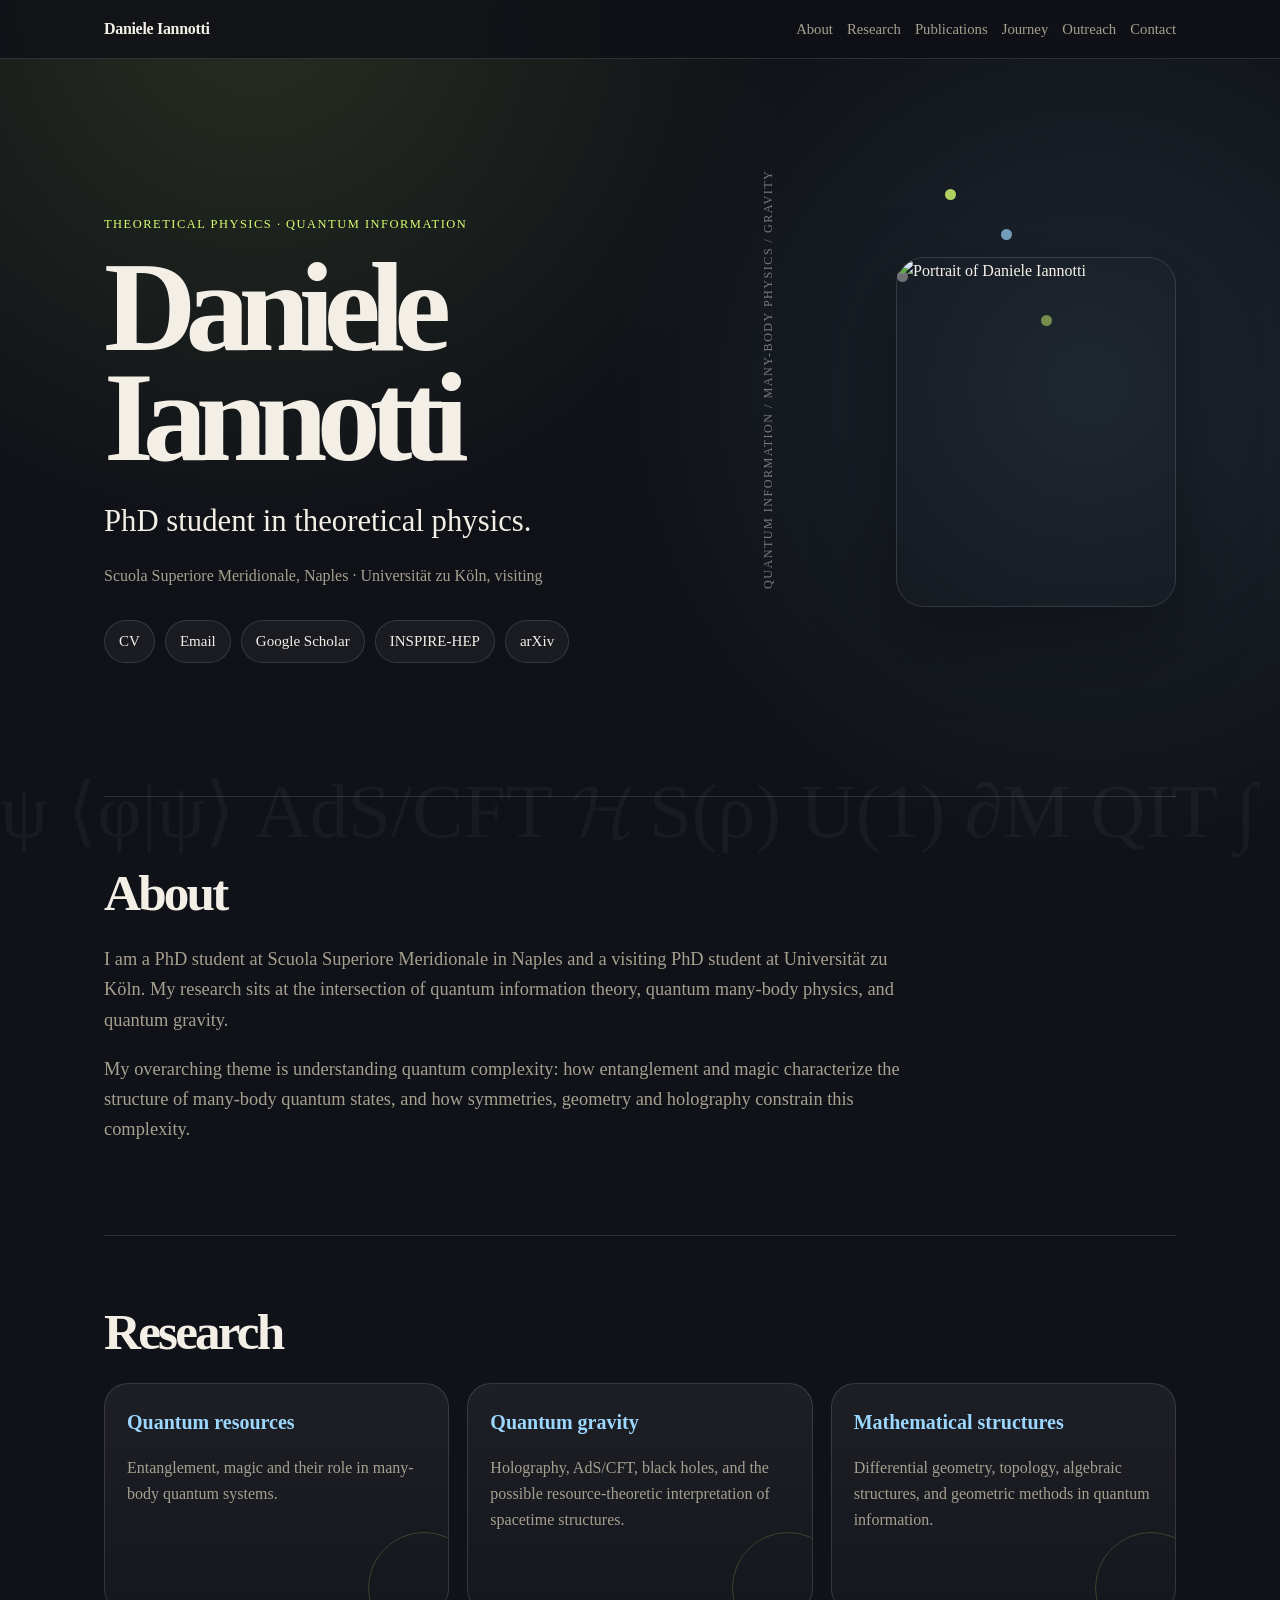
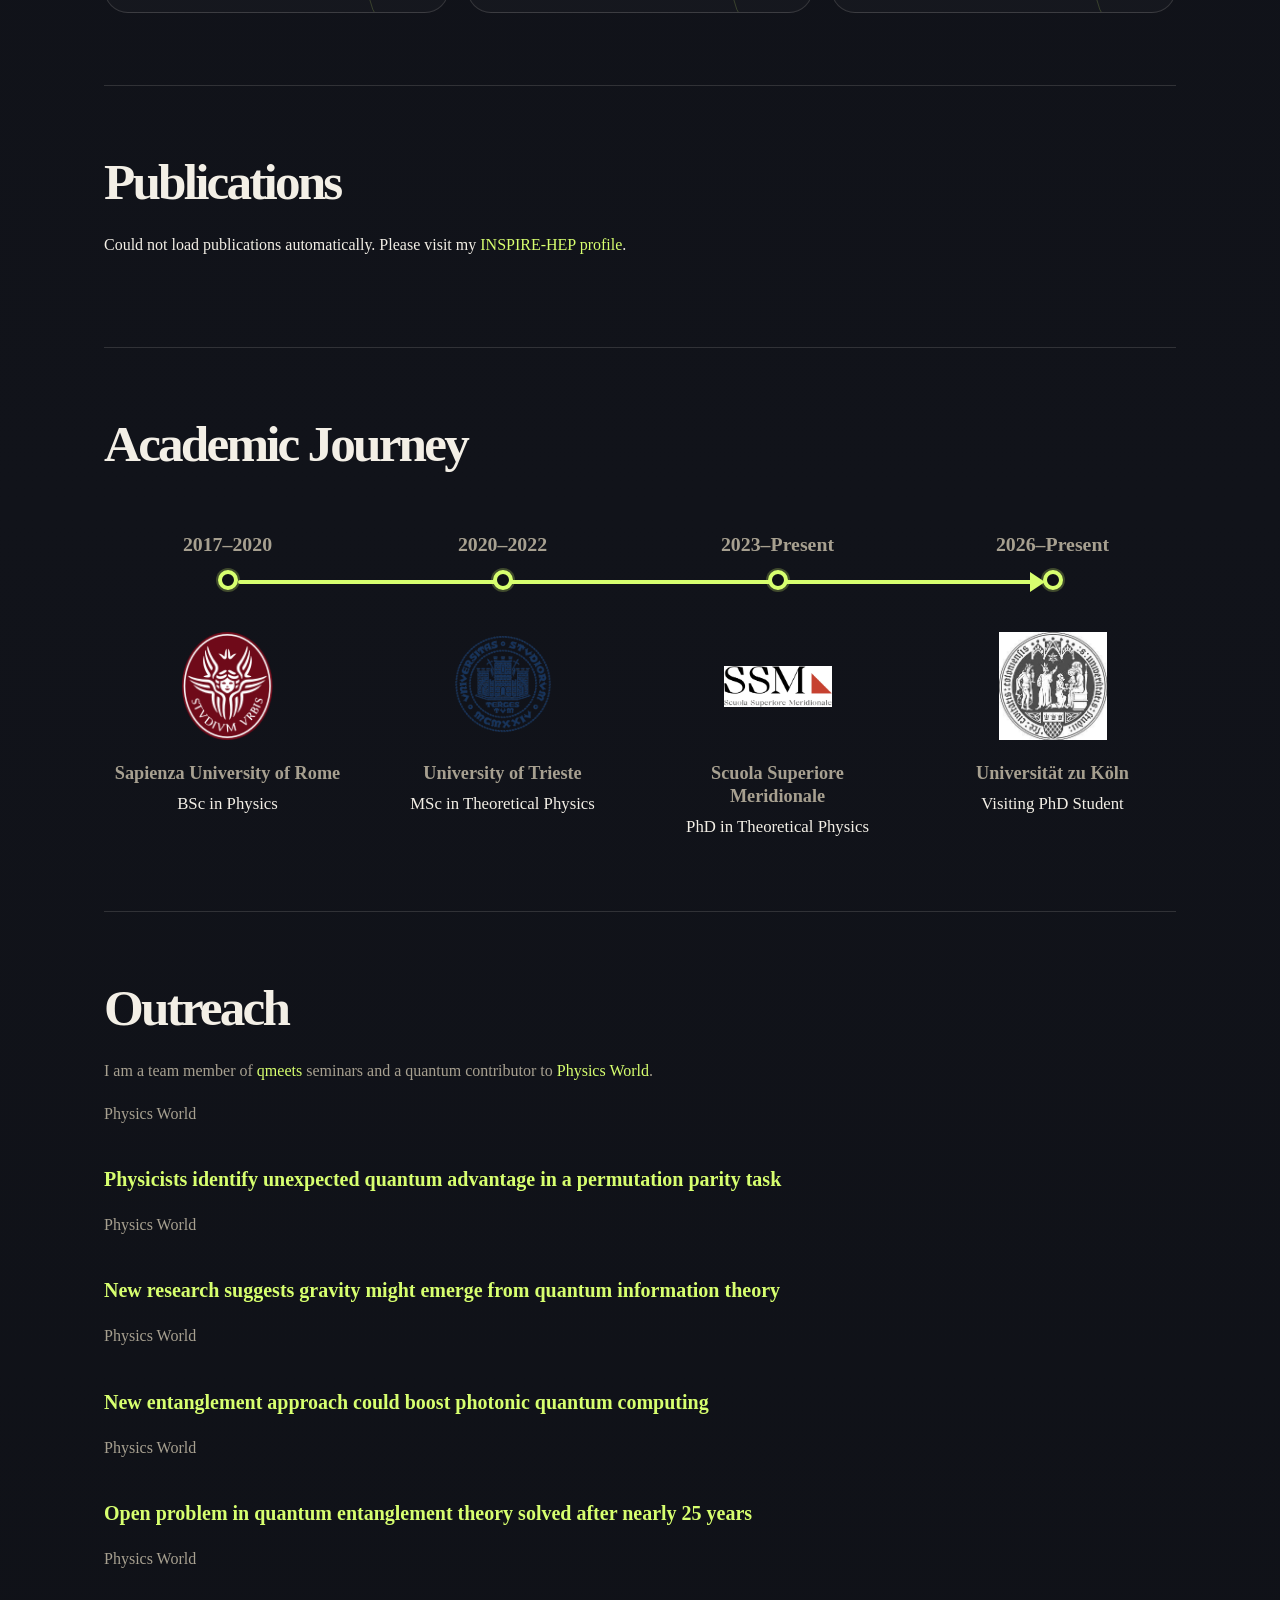
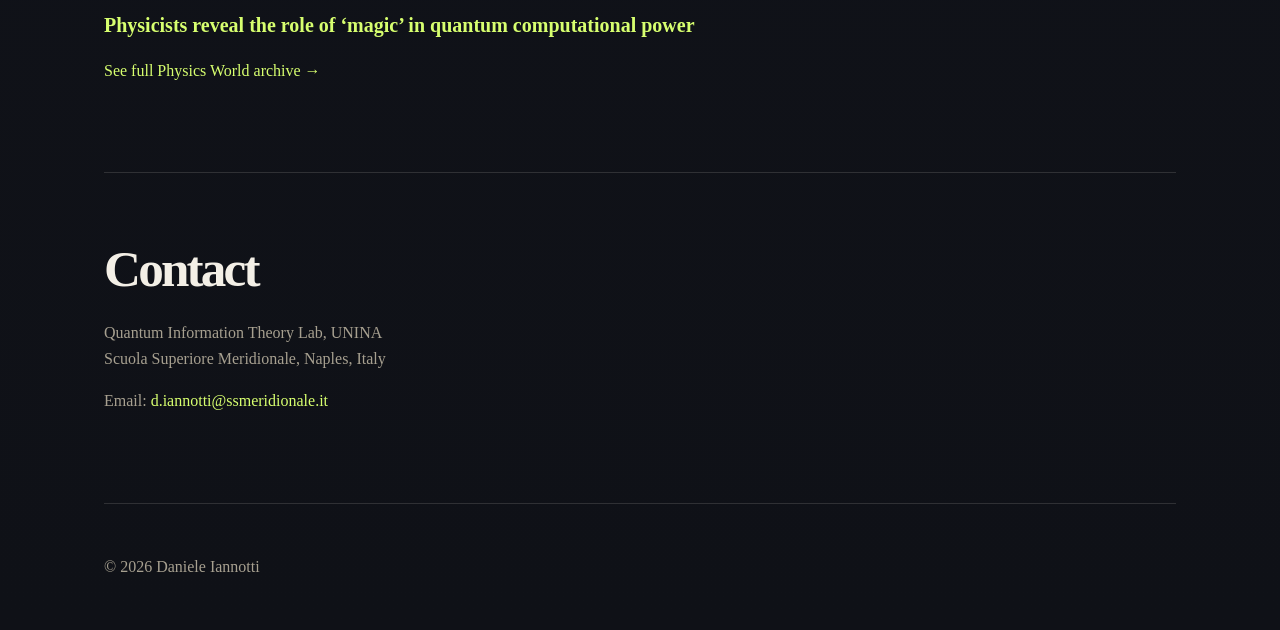
==== index.html @ 290be5b8 "Update index.html" ====
<!DOCTYPE html>
<html lang="en">
<head>
  <meta charset="UTF-8">
  <meta name="viewport" content="width=device-width, initial-scale=1.0">

  <title>Daniele Iannotti | Theoretical Physics</title>

  <meta name="description" content="Daniele Iannotti is a PhD student in theoretical physics working on quantum information, quantum many-body physics, and quantum gravity.">

  <link rel="stylesheet" href="style.css">
</head>

<body>

  <header>
    <nav>
      <a href="#home" class="name">Daniele Iannotti</a>

      <div class="links">
        <a href="#about">About</a>
        <a href="#research">Research</a>
        <a href="#publications">Publications</a>
        <a href="#journey">Journey</a>
        <a href="#outreach">Outreach</a>
        <a href="#contact">Contact</a>
      </div>
    </nav>
  </header>

  <main id="home">

    <section class="hero">
      <div class="hero-text">
        <p class="label">Theoretical Physics · Quantum Information</p>

        <h1>Daniele Iannotti</h1>

        <p class="subtitle">
          PhD student in theoretical physics.
        </p>

        <p>
          Scuola Superiore Meridionale, Naples · Universität zu Köln, visiting
        </p>

        <div class="buttons">
          <a href="assets/cv.pdf">CV</a>
          <a href="mailto:d.iannotti@ssmeridionale.it">Email</a>
          <a href="https://scholar.google.com/citations?user=SbR9_rMAAAAJ&hl=en">Google Scholar</a>
          <a href="https://inspirehep.net/authors/2680286?ui-citation-summary=true">INSPIRE-HEP</a>
          <a href="https://arxiv.org/search/quant-ph?searchtype=author&query=Iannotti,+D">arXiv</a>
        </div>
      </div>

      <div class="hero-photo">
        <img src="assets/profile.jpeg" alt="Portrait of Daniele Iannotti">
      </div>
    </section>

    <section id="about">
      <h2>About</h2>

      <p>
        I am a PhD student at Scuola Superiore Meridionale in Naples and a
        visiting PhD student at Universität zu Köln. My research sits at the
        intersection of quantum information theory, quantum many-body physics,
        and quantum gravity.
      </p>

      <p>
        My overarching theme is understanding quantum complexity: how
        entanglement and magic characterize the structure of many-body
        quantum states, and how symmetries, geometry and holography constrain this complexity.
      </p>
    </section>

    <section id="research">
      <h2>Research</h2>

      <div class="cards">
        <article>
          <h3>Quantum resources</h3>
          <p>
            Entanglement, magic and their role in many-body quantum systems.
          </p>
        </article>

        <article>
          <h3>Quantum gravity</h3>
          <p>
            Holography, AdS/CFT, black holes, and the possible resource-theoretic
            interpretation of spacetime structures.
          </p>
        </article>

        <article>
          <h3>Mathematical structures</h3>
          <p>
            Differential geometry, topology, algebraic structures, and geometric
            methods in quantum information.
          </p>
        </article>
      </div>
    </section>

    <section id="publications">
      <h2>Publications</h2>

      <div id="publications-list">
        <p>Loading publications...</p>
      </div>
    </section>

    <section id="journey" class="aj-section">
      <h2>Academic Journey</h2>

      <div class="aj-track">

        <article class="aj-item">
          <div class="aj-years">2017–2020</div>
          <div class="aj-dot"></div>

          <div class="aj-logo">
            <img src="assets/sapienza.png" alt="Sapienza University of Rome logo">
          </div>

          <h3>Sapienza University of Rome</h3>
          <p>BSc in Physics</p>
        </article>

        <article class="aj-item">
          <div class="aj-years">2020–2022</div>
          <div class="aj-dot"></div>

          <div class="aj-logo">
            <img src="assets/trieste.png" alt="University of Trieste logo">
          </div>

          <h3>University of Trieste</h3>
          <p>MSc in Theoretical Physics</p>
        </article>

        <article class="aj-item">
          <div class="aj-years">2023–Present</div>
          <div class="aj-dot"></div>

          <div class="aj-logo">
            <img src="assets/ssm.png" alt="Scuola Superiore Meridionale logo">
          </div>

          <h3>Scuola Superiore Meridionale</h3>
          <p>PhD in Theoretical Physics</p>
        </article>

        <article class="aj-item">
          <div class="aj-years">2026–Present</div>
          <div class="aj-dot"></div>

          <div class="aj-logo">
            <img src="assets/cologne.png" alt="Universität zu Köln logo">
          </div>

          <h3>Universität zu Köln</h3>
          <p>Visiting PhD Student</p>
        </article>

      </div>
    </section>

    <section id="outreach">
  <h2>Outreach</h2>

  <p>
    I am a team member of <a href="https://qmeets.eu/">qmeets</a> seminars and a
    quantum contributor to <a href="https://physicsworld.com/author/daniele-iannotti/">Physics World</a>.
  </p>

  <div class="outreach-list">
    <article class="outreach-item">
      <p class="outreach-type">Physics World</p>
      <h3>
        <a href="https://physicsworld.com/a/physicists-identify-unexpected-quantum-advantage-in-a-permutation-parity-task/">
          Physicists identify unexpected quantum advantage in a permutation parity task
        </a>
      </h3>
    </article>

    <article class="outreach-item">
      <p class="outreach-type">Physics World</p>
      <h3>
        <a href="https://physicsworld.com/a/new-research-suggests-gravity-might-emerge-from-quantum-information-theory/">
          New research suggests gravity might emerge from quantum information theory
        </a>
      </h3>
    </article>

    <article class="outreach-item">
      <p class="outreach-type">Physics World</p>
      <h3>
        <a href="https://physicsworld.com/a/new-entanglement-approach-could-boost-photonic-quantum-computing/">
          New entanglement approach could boost photonic quantum computing
        </a>
      </h3>
    </article>

    <article class="outreach-item">
      <p class="outreach-type">Physics World</p>
      <h3>
        <a href="https://physicsworld.com/a/open-problem-in-quantum-entanglement-theory-solved-after-nearly-25-years/">
          Open problem in quantum entanglement theory solved after nearly 25 years
        </a>
      </h3>
    </article>

    <article class="outreach-item">
      <p class="outreach-type">Physics World</p>
      <h3>
        <a href="https://physicsworld.com/a/physicists-reveal-the-role-of-magic-in-quantum-computational-power/">
          Physicists reveal the role of ‘magic’ in quantum computational power
        </a>
      </h3>
    </article>
  </div>

  <p class="outreach-more">
    <a href="https://physicsworld.com/author/daniele-iannotti/">See full Physics World archive →</a>
  </p>
</section>

    <section id="contact">
      <h2>Contact</h2>

      <p>
        Quantum Information Theory Lab, UNINA<br>
        Scuola Superiore Meridionale, Naples, Italy
      </p>

      <p>
        Email:
        <a href="mailto:d.iannotti@ssmeridionale.it">d.iannotti@ssmeridionale.it</a>
      </p>
    </section>

  </main>

  <footer>
    <p>© 2026 Daniele Iannotti</p>
  </footer>

  <script>
    async function loadPublications() {
      const list = document.getElementById("publications-list");

      try {
        const response = await fetch("publications.json");

        if (!response.ok) {
          throw new Error("Could not load publications.json");
        }

        const publications = await response.json();

        if (!publications || publications.length === 0) {
          list.innerHTML = "<p>No publications found.</p>";
          return;
        }

        list.innerHTML = "";

        publications.forEach((paper) => {
          const article = document.createElement("article");
          article.className = "publication";

          const links = [];

          if (paper.inspire) {
            links.push(`<a href="${paper.inspire}">INSPIRE</a>`);
          }

          if (paper.arxiv) {
            links.push(`<a href="${paper.arxiv}">arXiv</a>`);
          }

          if (paper.doi) {
            links.push(`<a href="${paper.doi}">DOI</a>`);
          }

          article.innerHTML = `
            <h4>${paper.title}</h4>
            <p>${paper.authors}</p>
            <p>${paper.year}${paper.journal ? " · " + paper.journal : ""}</p>
            <p>${links.join(" · ")}</p>
          `;

          list.appendChild(article);
        });
      } catch (error) {
        list.innerHTML = `
          <p>
            Could not load publications automatically. Please visit my
            <a href="https://inspirehep.net/authors/2680286?ui-citation-summary=true">INSPIRE-HEP profile</a>.
          </p>
        `;
      }
    }

    loadPublications();
  </script>

</body>
</html>
---- style.css ----
:root {
  --bg: #0f1117;
  --panel: #161923;
  --panel-soft: #1e2230;
  --text: #f3efe6;
  --muted: #a7a090;
  --line: rgba(243, 239, 230, 0.14);
  --accent: #d7ff6f;
  --accent-2: #9bd7ff;
  --max-width: 1120px;
}

* {
  box-sizing: border-box;
}

html {
  scroll-behavior: smooth;
}

body {
  margin: 0;
  font-family: Georgia, "Times New Roman", serif;
  background:
    radial-gradient(circle at 20% 0%, rgba(215, 255, 111, 0.12), transparent 34rem),
    radial-gradient(circle at 85% 10%, rgba(155, 215, 255, 0.11), transparent 30rem),
    linear-gradient(180deg, #0f1117 0%, #11131a 55%, #0f1117 100%);
  color: var(--text);
  line-height: 1.65;
}

body::before {
  content: "ψ   ⟨φ|ψ⟩   AdS/CFT   𝓗   S(ρ)   U(1)   ∂M   QIT   ∫";
  position: fixed;
  inset: auto 0 24px 0;
  color: rgba(243, 239, 230, 0.045);
  font-size: clamp(2rem, 6vw, 5rem);
  white-space: nowrap;
  z-index: -1;
  pointer-events: none;
}

a {
  color: var(--accent);
  text-decoration: none;
}

a:hover {
  text-decoration: underline;
}

header {
  position: sticky;
  top: 0;
  z-index: 10;
  background: rgba(15, 17, 23, 0.82);
  border-bottom: 1px solid var(--line);
  backdrop-filter: blur(14px);
}

nav {
  max-width: var(--max-width);
  margin: 0 auto;
  padding: 16px 24px;
  display: flex;
  justify-content: space-between;
  align-items: center;
  gap: 28px;
}

.name {
  color: var(--text);
  font-weight: 700;
  letter-spacing: -0.02em;
}

.links {
  display: flex;
  flex-wrap: wrap;
  gap: 14px;
  font-size: 0.92rem;
}

.links a {
  color: var(--muted);
}

.links a:hover {
  color: var(--text);
}

main {
  max-width: var(--max-width);
  margin: 0 auto;
  padding: 0 24px;
}

section {
  padding: 72px 0;
  border-bottom: 1px solid var(--line);
}

.hero {
  min-height: 82vh;
  padding: 96px 0 88px;
  display: grid;
  grid-template-columns: minmax(0, 1.5fr) 340px;
  gap: 64px;
  align-items: center;
  position: relative;
}

.hero::before {
  content: "";
  position: absolute;
  right: 220px;
  top: 130px;
  width: 11px;
  height: 11px;
  border-radius: 999px;
  background: var(--accent);
  box-shadow:
    56px 40px 0 rgba(155, 215, 255, 0.9),
    -48px 82px 0 rgba(243, 239, 230, 0.5),
    96px 126px 0 rgba(215, 255, 111, 0.6);
  opacity: 0.8;
}

.label {
  display: inline-block;
  color: var(--accent);
  text-transform: uppercase;
  letter-spacing: 0.12em;
  font-size: 0.78rem;
  margin-bottom: 18px;
}

h1 {
  font-size: clamp(4rem, 10vw, 8.6rem);
  line-height: 0.86;
  letter-spacing: -0.085em;
  margin: 0 0 28px;
  max-width: 820px;
}

h2 {
  font-size: clamp(2rem, 4vw, 3.8rem);
  line-height: 0.95;
  letter-spacing: -0.055em;
  margin: 0 0 26px;
}

h3 {
  font-size: 1.25rem;
  margin: 36px 0 16px;
}

h4 {
  font-size: 1.08rem;
  margin: 0 0 8px;
}

.subtitle {
  font-size: clamp(1.35rem, 2.4vw, 2.1rem);
  line-height: 1.18;
  max-width: 760px;
  color: var(--text);
  margin-bottom: 24px;
}

.hero-text > p:not(.label):not(.subtitle) {
  color: var(--muted);
  max-width: 660px;
}

.buttons {
  display: flex;
  flex-wrap: wrap;
  gap: 10px;
  margin-top: 30px;
}

.buttons a {
  color: var(--text);
  border: 1px solid var(--line);
  background: rgba(255, 255, 255, 0.045);
  padding: 8px 14px;
  border-radius: 999px;
  font-size: 0.94rem;
}

.buttons a:hover {
  background: var(--accent);
  color: #0f1117;
  text-decoration: none;
  border-color: var(--accent);
}

.hero-photo {
  position: relative;
}

.hero-photo::before {
  content: "quantum information / many-body physics / gravity";
  position: absolute;
  left: -58px;
  bottom: 18px;
  transform: rotate(-90deg);
  transform-origin: left bottom;
  color: rgba(243, 239, 230, 0.45);
  font-size: 0.76rem;
  letter-spacing: 0.12em;
  text-transform: uppercase;
  white-space: nowrap;
}

.hero-photo img {
  width: 100%;
  max-width: 280px;
  aspect-ratio: 4 / 5;
  object-fit: cover;
  border-radius: 28px;
  display: block;
  margin-left: auto;
  border: 1px solid var(--line);
  filter: grayscale(15%) contrast(1.03);
  box-shadow: 0 28px 80px rgba(0, 0, 0, 0.38);
}

section > p {
  max-width: 780px;
  color: var(--muted);
}

#about p {
  font-size: 1.15rem;
  max-width: 820px;
}

.cards {
  display: grid;
  grid-template-columns: repeat(3, 1fr);
  gap: 18px;
}

.cards article,
.publication {
  background:
    linear-gradient(180deg, rgba(255, 255, 255, 0.055), rgba(255, 255, 255, 0.025));
  border: 1px solid var(--line);
  border-radius: 24px;
  padding: 22px;
}

.cards article {
  min-height: 230px;
  position: relative;
  overflow: hidden;
}

.cards article::after {
  content: "";
  position: absolute;
  right: -32px;
  bottom: -32px;
  width: 110px;
  height: 110px;
  border-radius: 999px;
  border: 1px solid rgba(215, 255, 111, 0.18);
}

.cards article h3 {
  margin-top: 0;
  color: var(--accent-2);
}

.cards article p,
.publication p,
#outreach p,
#contact p {
  color: var(--muted);
}

.publication {
  margin-bottom: 16px;
  transition: transform 0.16s ease, border-color 0.16s ease, background 0.16s ease;
}

.publication:hover {
  transform: translateY(-2px);
  border-color: rgba(215, 255, 111, 0.38);
  background:
    linear-gradient(180deg, rgba(215, 255, 111, 0.075), rgba(255, 255, 255, 0.025));
}

.publication p {
  margin: 6px 0;
}

.publication h4 {
  color: var(--text);
}

/* Academic Journey */

.aj-section {
  display: block;
}

.aj-section h2 {
  margin-bottom: 60px;
}

.aj-track {
  position: relative;
  display: grid;
  grid-template-columns: repeat(4, 1fr);
  gap: 28px;
}

/* One clean continuous line */
.aj-track::before {
  content: "";
  position: absolute;
  top: 52px;
  left: 12.5%;
  right: 12.5%;
  height: 4px;
  background: var(--accent);
  border-radius: 999px;
  z-index: 0;
}

/* Arrow at the end of the line */
.aj-track::after {
  content: "";
  position: absolute;
  top: 44px;
  right: 12.2%;
  width: 0;
  height: 0;
  border-left: 15px solid var(--accent);
  border-top: 10px solid transparent;
  border-bottom: 10px solid transparent;
  z-index: 1;
}

.aj-item {
  position: relative;
  z-index: 2;
  text-align: center;
  min-width: 0;
}

.aj-years {
  height: 34px;
  margin-bottom: 8px;
  color: var(--muted);
  font-size: 1.24rem;
  font-weight: 700;
  white-space: nowrap;
}

.aj-dot {
  width: 20px;
  height: 20px;
  margin: 0 auto 42px;
  border-radius: 999px;
  background: var(--bg);
  border: 4px solid var(--accent);
  box-shadow: 0 0 0 2px rgba(215, 255, 111, 0.24);
}

.aj-logo {
  width: 108px;
  height: 108px;
  margin: 0 auto 22px;
  display: flex;
  align-items: center;
  justify-content: center;
}

.aj-logo img {
  width: 100%;
  height: 100%;
  object-fit: contain;
  filter: none;
  opacity: 1;
}

.aj-item h3 {
  max-width: 230px;
  margin: 0 auto 8px;
  color: var(--muted);
  font-size: 1.14rem;
  line-height: 1.25;
}

.aj-item p {
  max-width: 230px;
  margin: 0 auto;
  color: var(--text);
  font-size: 1.05rem;
  line-height: 1.35;
}

footer {
  max-width: var(--max-width);
  margin: 0 auto;
  padding: 34px 24px;
  color: var(--muted);
}

/* Mobile */

@media (max-width: 860px) {
  nav {
    align-items: flex-start;
    flex-direction: column;
  }

  .hero {
    min-height: auto;
    grid-template-columns: 1fr;
    gap: 40px;
    padding: 72px 0;
  }

  .hero::before {
    display: none;
  }

  .hero-photo::before {
    display: none;
  }

  .hero-photo img {
    margin-left: 0;
    max-width: 210px;
  }

  .cards {
    grid-template-columns: 1fr;
  }

  section {
    padding: 56px 0;
  }

  .aj-section h2 {
    margin-bottom: 32px;
  }

  .aj-track {
    grid-template-columns: 1fr;
    gap: 30px;
    padding-left: 28px;
  }

  .aj-track::before {
    top: 0;
    bottom: 0;
    left: 7px;
    right: auto;
    width: 4px;
    height: auto;
  }

  .aj-track::after {
    display: none;
  }

  .aj-item {
    display: grid;
    grid-template-columns: 74px minmax(0, 1fr);
    column-gap: 18px;
    text-align: left;
  }

  .aj-years {
    grid-column: 2;
    grid-row: 1;
    height: auto;
    margin: 0 0 6px;
    font-size: 0.95rem;
  }

  .aj-dot {
    position: absolute;
    left: -30px;
    top: 3px;
    width: 18px;
    height: 18px;
    margin: 0;
  }

  .aj-logo {
    grid-column: 1;
    grid-row: 1 / span 3;
    width: 62px;
    height: 62px;
    margin: 0;
  }

  .aj-item h3 {
    grid-column: 2;
    grid-row: 2;
    max-width: none;
    margin: 0 0 4px;
    font-size: 1rem;
  }

  .aj-item p {
    grid-column: 2;
    grid-row: 3;
    max-width: none;
    margin: 0;
    font-size: 0.98rem;
  }
}
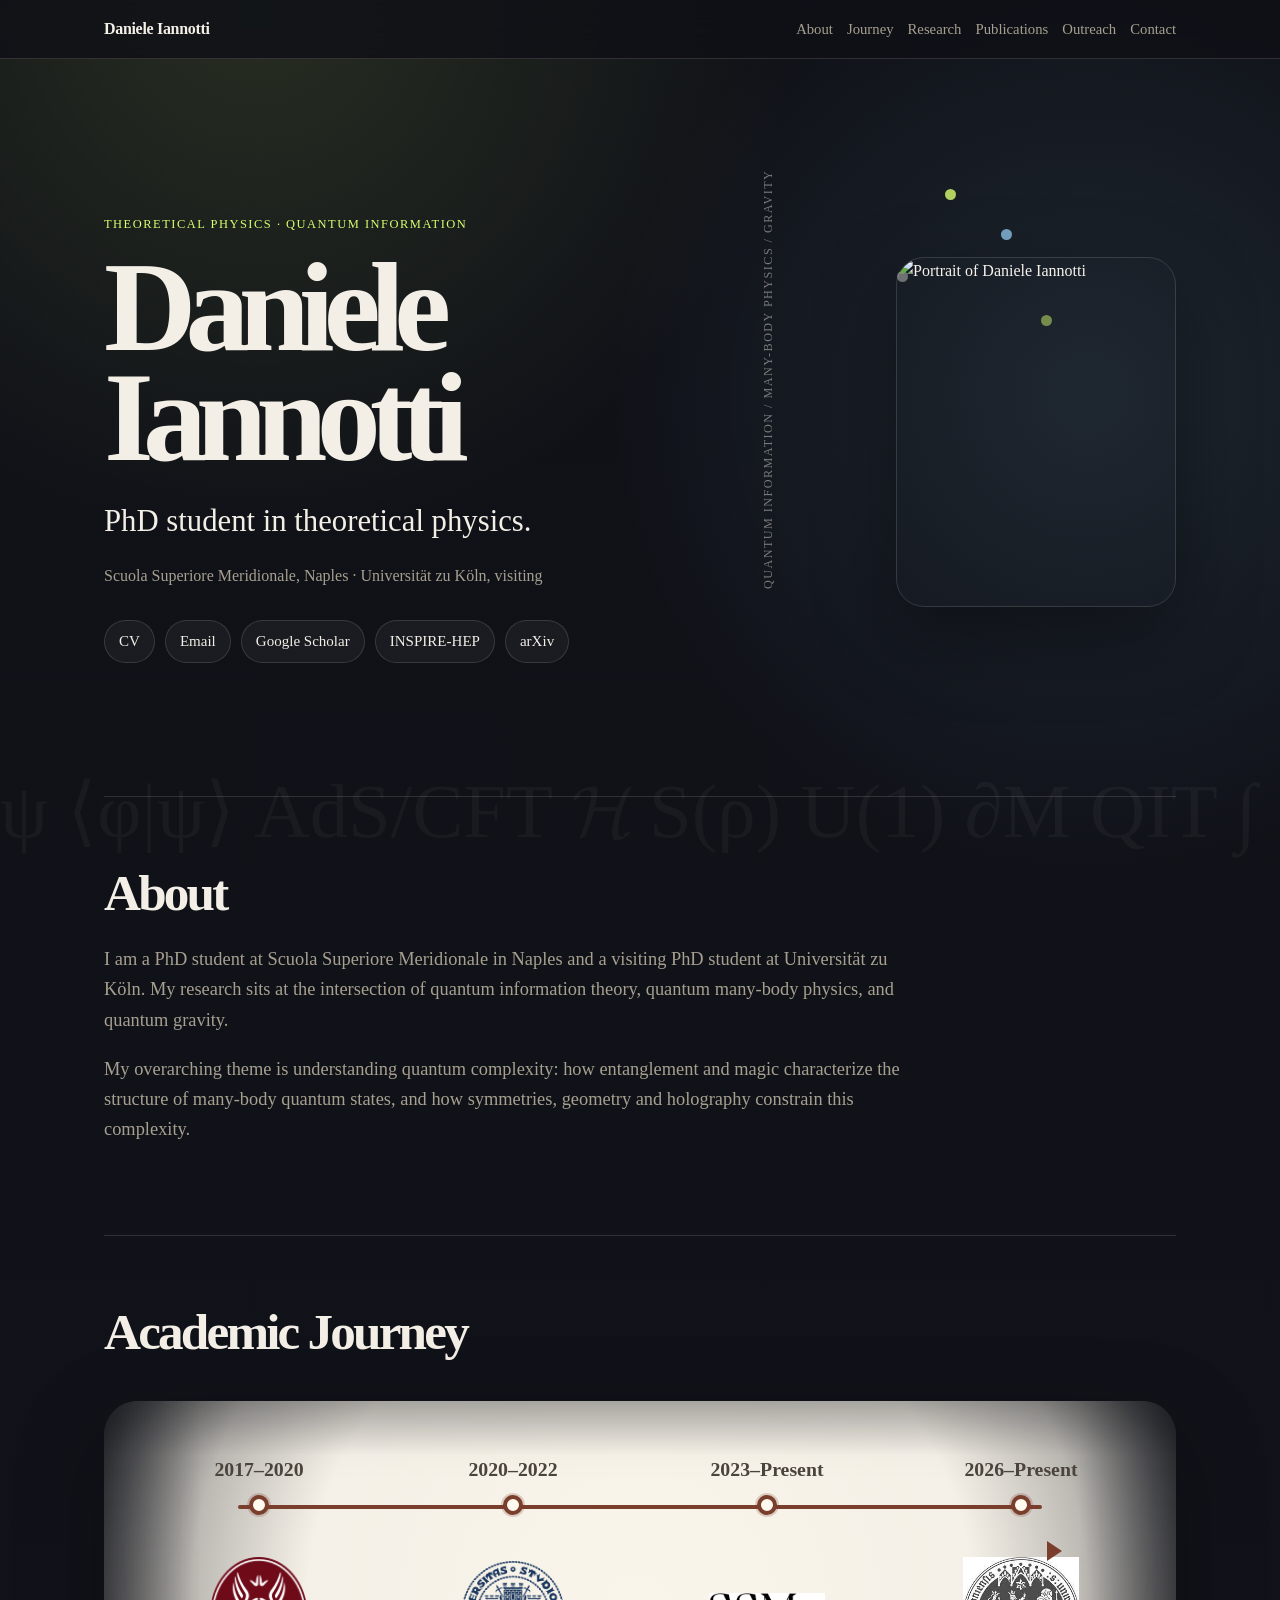
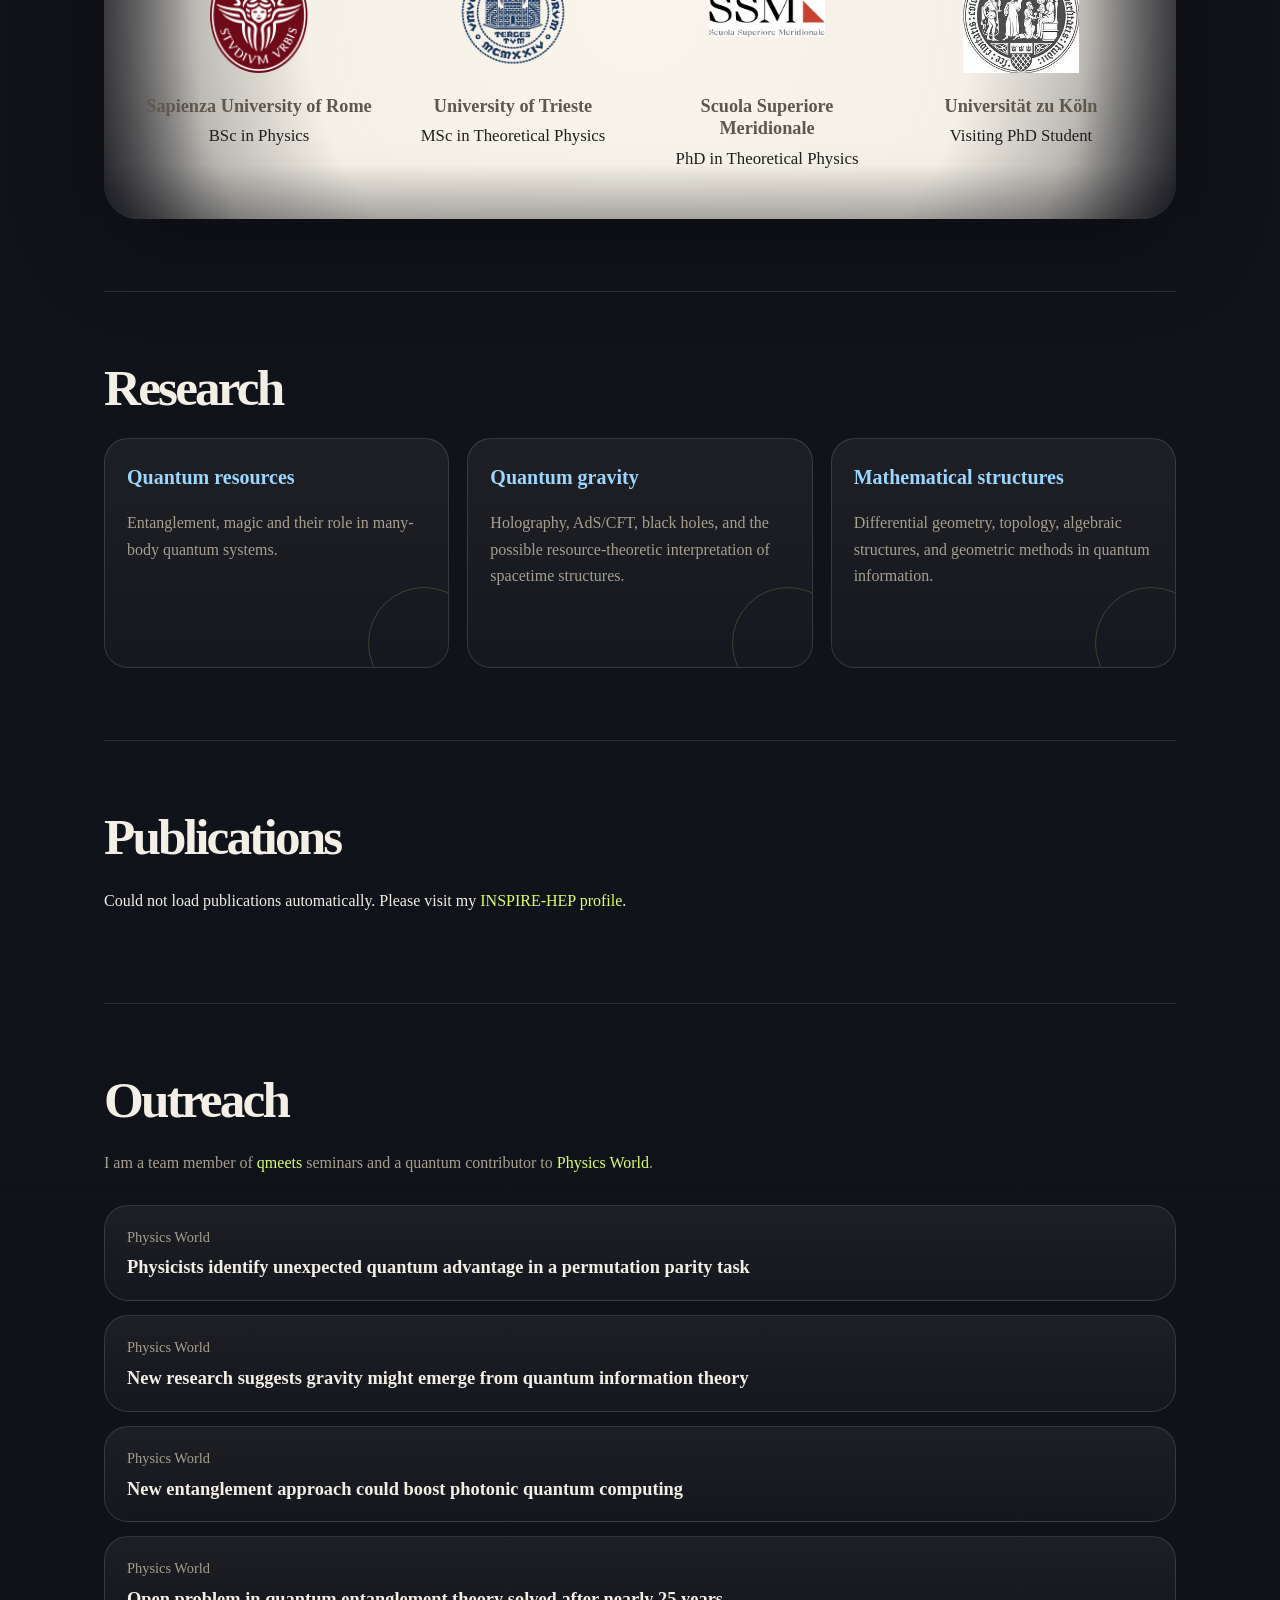
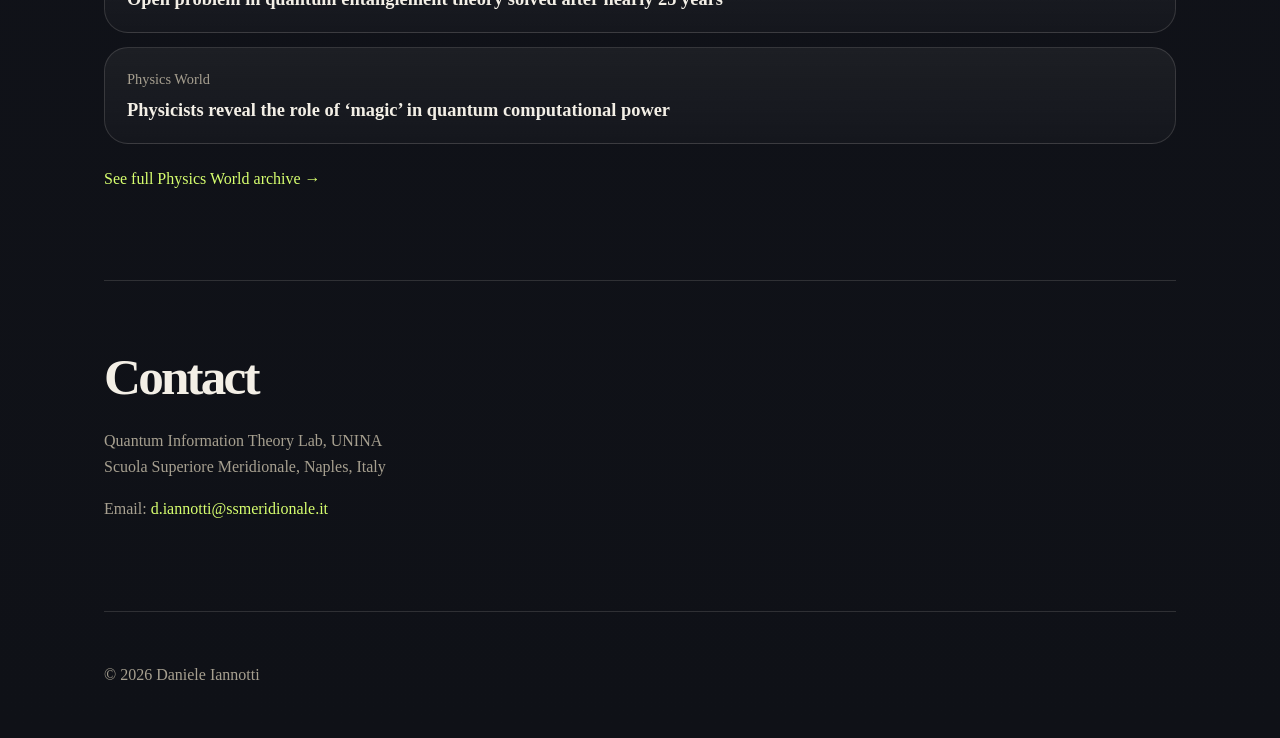
==== commit 6ebbf1a9: "Update index.html" ====
--- a/index.html
+++ b/index.html
@@ -19,9 +19,9 @@
 
       <div class="links">
         <a href="#about">About</a>
+        <a href="#journey">Journey</a>
         <a href="#research">Research</a>
         <a href="#publications">Publications</a>
-        <a href="#journey">Journey</a>
         <a href="#outreach">Outreach</a>
         <a href="#contact">Contact</a>
       </div>
@@ -75,6 +75,62 @@
       </p>
     </section>
 
+        <section id="journey" class="aj-section">
+      <h2>Academic Journey</h2>
+
+      <div class="aj-track">
+
+        <article class="aj-item">
+          <div class="aj-years">2017–2020</div>
+          <div class="aj-dot"></div>
+
+          <div class="aj-logo">
+            <img src="assets/sapienza.png" alt="Sapienza University of Rome logo">
+          </div>
+
+          <h3>Sapienza University of Rome</h3>
+          <p>BSc in Physics</p>
+        </article>
+
+        <article class="aj-item">
+          <div class="aj-years">2020–2022</div>
+          <div class="aj-dot"></div>
+
+          <div class="aj-logo">
+            <img src="assets/trieste.png" alt="University of Trieste logo">
+          </div>
+
+          <h3>University of Trieste</h3>
+          <p>MSc in Theoretical Physics</p>
+        </article>
+
+        <article class="aj-item">
+          <div class="aj-years">2023–Present</div>
+          <div class="aj-dot"></div>
+
+          <div class="aj-logo">
+            <img src="assets/ssm.png" alt="Scuola Superiore Meridionale logo">
+          </div>
+
+          <h3>Scuola Superiore Meridionale</h3>
+          <p>PhD in Theoretical Physics</p>
+        </article>
+
+        <article class="aj-item">
+          <div class="aj-years">2026–Present</div>
+          <div class="aj-dot"></div>
+
+          <div class="aj-logo">
+            <img src="assets/cologne.png" alt="Universität zu Köln logo">
+          </div>
+
+          <h3>Universität zu Köln</h3>
+          <p>Visiting PhD Student</p>
+        </article>
+
+      </div>
+    </section>
+
     <section id="research">
       <h2>Research</h2>
 
@@ -112,61 +168,6 @@
       </div>
     </section>
 
-    <section id="journey" class="aj-section">
-      <h2>Academic Journey</h2>
-
-      <div class="aj-track">
-
-        <article class="aj-item">
-          <div class="aj-years">2017–2020</div>
-          <div class="aj-dot"></div>
-
-          <div class="aj-logo">
-            <img src="assets/sapienza.png" alt="Sapienza University of Rome logo">
-          </div>
-
-          <h3>Sapienza University of Rome</h3>
-          <p>BSc in Physics</p>
-        </article>
-
-        <article class="aj-item">
-          <div class="aj-years">2020–2022</div>
-          <div class="aj-dot"></div>
-
-          <div class="aj-logo">
-            <img src="assets/trieste.png" alt="University of Trieste logo">
-          </div>
-
-          <h3>University of Trieste</h3>
-          <p>MSc in Theoretical Physics</p>
-        </article>
-
-        <article class="aj-item">
-          <div class="aj-years">2023–Present</div>
-          <div class="aj-dot"></div>
-
-          <div class="aj-logo">
-            <img src="assets/ssm.png" alt="Scuola Superiore Meridionale logo">
-          </div>
-
-          <h3>Scuola Superiore Meridionale</h3>
-          <p>PhD in Theoretical Physics</p>
-        </article>
-
-        <article class="aj-item">
-          <div class="aj-years">2026–Present</div>
-          <div class="aj-dot"></div>
-
-          <div class="aj-logo">
-            <img src="assets/cologne.png" alt="Universität zu Köln logo">
-          </div>
-
-          <h3>Universität zu Köln</h3>
-          <p>Visiting PhD Student</p>
-        </article>
-
-      </div>
-    </section>
 
     <section id="outreach">
   <h2>Outreach</h2>
--- a/style.css
+++ b/style.css
@@ -301,6 +301,55 @@
   color: var(--text);
 }
 
+/* Outreach */
+
+.outreach-list {
+  display: grid;
+  gap: 14px;
+  margin-top: 28px;
+}
+
+.outreach-item {
+  background:
+    linear-gradient(180deg, rgba(255, 255, 255, 0.055), rgba(255, 255, 255, 0.025));
+  border: 1px solid var(--line);
+  border-radius: 24px;
+  padding: 20px 22px;
+  transition: transform 0.16s ease, border-color 0.16s ease, background 0.16s ease;
+}
+
+.outreach-item:hover {
+  transform: translateY(-2px);
+  border-color: rgba(215, 255, 111, 0.38);
+  background:
+    linear-gradient(180deg, rgba(215, 255, 111, 0.075), rgba(255, 255, 255, 0.025));
+}
+
+.outreach-type {
+  margin: 0 0 6px;
+  color: var(--muted);
+  font-size: 0.9rem;
+}
+
+.outreach-item h3 {
+  margin: 0;
+  font-size: 1.15rem;
+  line-height: 1.35;
+}
+
+.outreach-item h3 a {
+  color: var(--text);
+}
+
+.outreach-item h3 a:hover {
+  color: var(--accent);
+  text-decoration: none;
+}
+
+.outreach-more {
+  margin-top: 22px;
+}
+
 /* Academic Journey */
 
 .aj-section {
@@ -308,7 +357,7 @@
 }
 
 .aj-section h2 {
-  margin-bottom: 60px;
+  margin-bottom: 44px;
 }
 
 .aj-track {
@@ -316,32 +365,39 @@
   display: grid;
   grid-template-columns: repeat(4, 1fr);
   gap: 28px;
-}
-
-/* One clean continuous line */
+  padding: 52px 42px 48px;
+  border-radius: 34px;
+  background:
+    radial-gradient(circle at center, rgba(255, 250, 240, 0.98) 0%, rgba(255, 250, 240, 0.96) 58%, rgba(255, 250, 240, 0.72) 78%, rgba(255, 250, 240, 0.10) 100%);
+  box-shadow:
+    inset 0 0 80px rgba(15, 17, 23, 0.18),
+    0 30px 90px rgba(0, 0, 0, 0.28);
+  overflow: hidden;
+}
+
+/* dark fade around the panel boundary */
 .aj-track::before {
   content: "";
   position: absolute;
-  top: 52px;
+  inset: 0;
+  border-radius: 34px;
+  background:
+    linear-gradient(90deg, rgba(15, 17, 23, 0.32), transparent 9%, transparent 91%, rgba(15, 17, 23, 0.32)),
+    linear-gradient(180deg, rgba(15, 17, 23, 0.28), transparent 13%, transparent 87%, rgba(15, 17, 23, 0.28));
+  pointer-events: none;
+  z-index: 0;
+}
+
+/* one clean continuous line */
+.aj-track::after {
+  content: "";
+  position: absolute;
+  top: 104px;
   left: 12.5%;
   right: 12.5%;
   height: 4px;
-  background: var(--accent);
+  background: #7a3e2d;
   border-radius: 999px;
-  z-index: 0;
-}
-
-/* Arrow at the end of the line */
-.aj-track::after {
-  content: "";
-  position: absolute;
-  top: 44px;
-  right: 12.2%;
-  width: 0;
-  height: 0;
-  border-left: 15px solid var(--accent);
-  border-top: 10px solid transparent;
-  border-bottom: 10px solid transparent;
   z-index: 1;
 }
 
@@ -352,10 +408,24 @@
   min-width: 0;
 }
 
+.aj-item:last-child::after {
+  content: "";
+  position: absolute;
+  top: 88px;
+  left: calc(50% - 2px);
+  width: 0;
+  height: 0;
+  border-left: 15px solid #7a3e2d;
+  border-top: 10px solid transparent;
+  border-bottom: 10px solid transparent;
+  transform: translateX(28px);
+  z-index: 3;
+}
+
 .aj-years {
   height: 34px;
   margin-bottom: 8px;
-  color: var(--muted);
+  color: #4b443d;
   font-size: 1.24rem;
   font-weight: 700;
   white-space: nowrap;
@@ -366,14 +436,14 @@
   height: 20px;
   margin: 0 auto 42px;
   border-radius: 999px;
-  background: var(--bg);
-  border: 4px solid var(--accent);
-  box-shadow: 0 0 0 2px rgba(215, 255, 111, 0.24);
+  background: #fffaf0;
+  border: 4px solid #7a3e2d;
+  box-shadow: 0 0 0 2px rgba(122, 62, 45, 0.22);
 }
 
 .aj-logo {
-  width: 108px;
-  height: 108px;
+  width: 116px;
+  height: 116px;
   margin: 0 auto 22px;
   display: flex;
   align-items: center;
@@ -391,7 +461,7 @@
 .aj-item h3 {
   max-width: 230px;
   margin: 0 auto 8px;
-  color: var(--muted);
+  color: #5f574d;
   font-size: 1.14rem;
   line-height: 1.25;
 }
@@ -399,7 +469,7 @@
 .aj-item p {
   max-width: 230px;
   margin: 0 auto;
-  color: var(--text);
+  color: #1f1f1d;
   font-size: 1.05rem;
   line-height: 1.35;
 }
@@ -454,20 +524,18 @@
   .aj-track {
     grid-template-columns: 1fr;
     gap: 30px;
-    padding-left: 28px;
-  }
-
-  .aj-track::before {
-    top: 0;
-    bottom: 0;
-    left: 7px;
+    padding: 32px 24px 32px 52px;
+    border-radius: 26px;
+  }
+
+  .aj-track::after {
+    top: 32px;
+    bottom: 32px;
+    left: 28px;
     right: auto;
     width: 4px;
     height: auto;
-  }
-
-  .aj-track::after {
-    display: none;
+    background: #7a3e2d;
   }
 
   .aj-item {
@@ -477,21 +545,28 @@
     text-align: left;
   }
 
+  .aj-item:last-child::after {
+    display: none;
+  }
+
   .aj-years {
     grid-column: 2;
     grid-row: 1;
     height: auto;
     margin: 0 0 6px;
+    color: #4b443d;
     font-size: 0.95rem;
   }
 
   .aj-dot {
     position: absolute;
-    left: -30px;
+    left: -31px;
     top: 3px;
     width: 18px;
     height: 18px;
     margin: 0;
+    background: #fffaf0;
+    border-color: #7a3e2d;
   }
 
   .aj-logo {
@@ -507,6 +582,7 @@
     grid-row: 2;
     max-width: none;
     margin: 0 0 4px;
+    color: #5f574d;
     font-size: 1rem;
   }
 
@@ -515,6 +591,7 @@
     grid-row: 3;
     max-width: none;
     margin: 0;
+    color: #1f1f1d;
     font-size: 0.98rem;
   }
 }
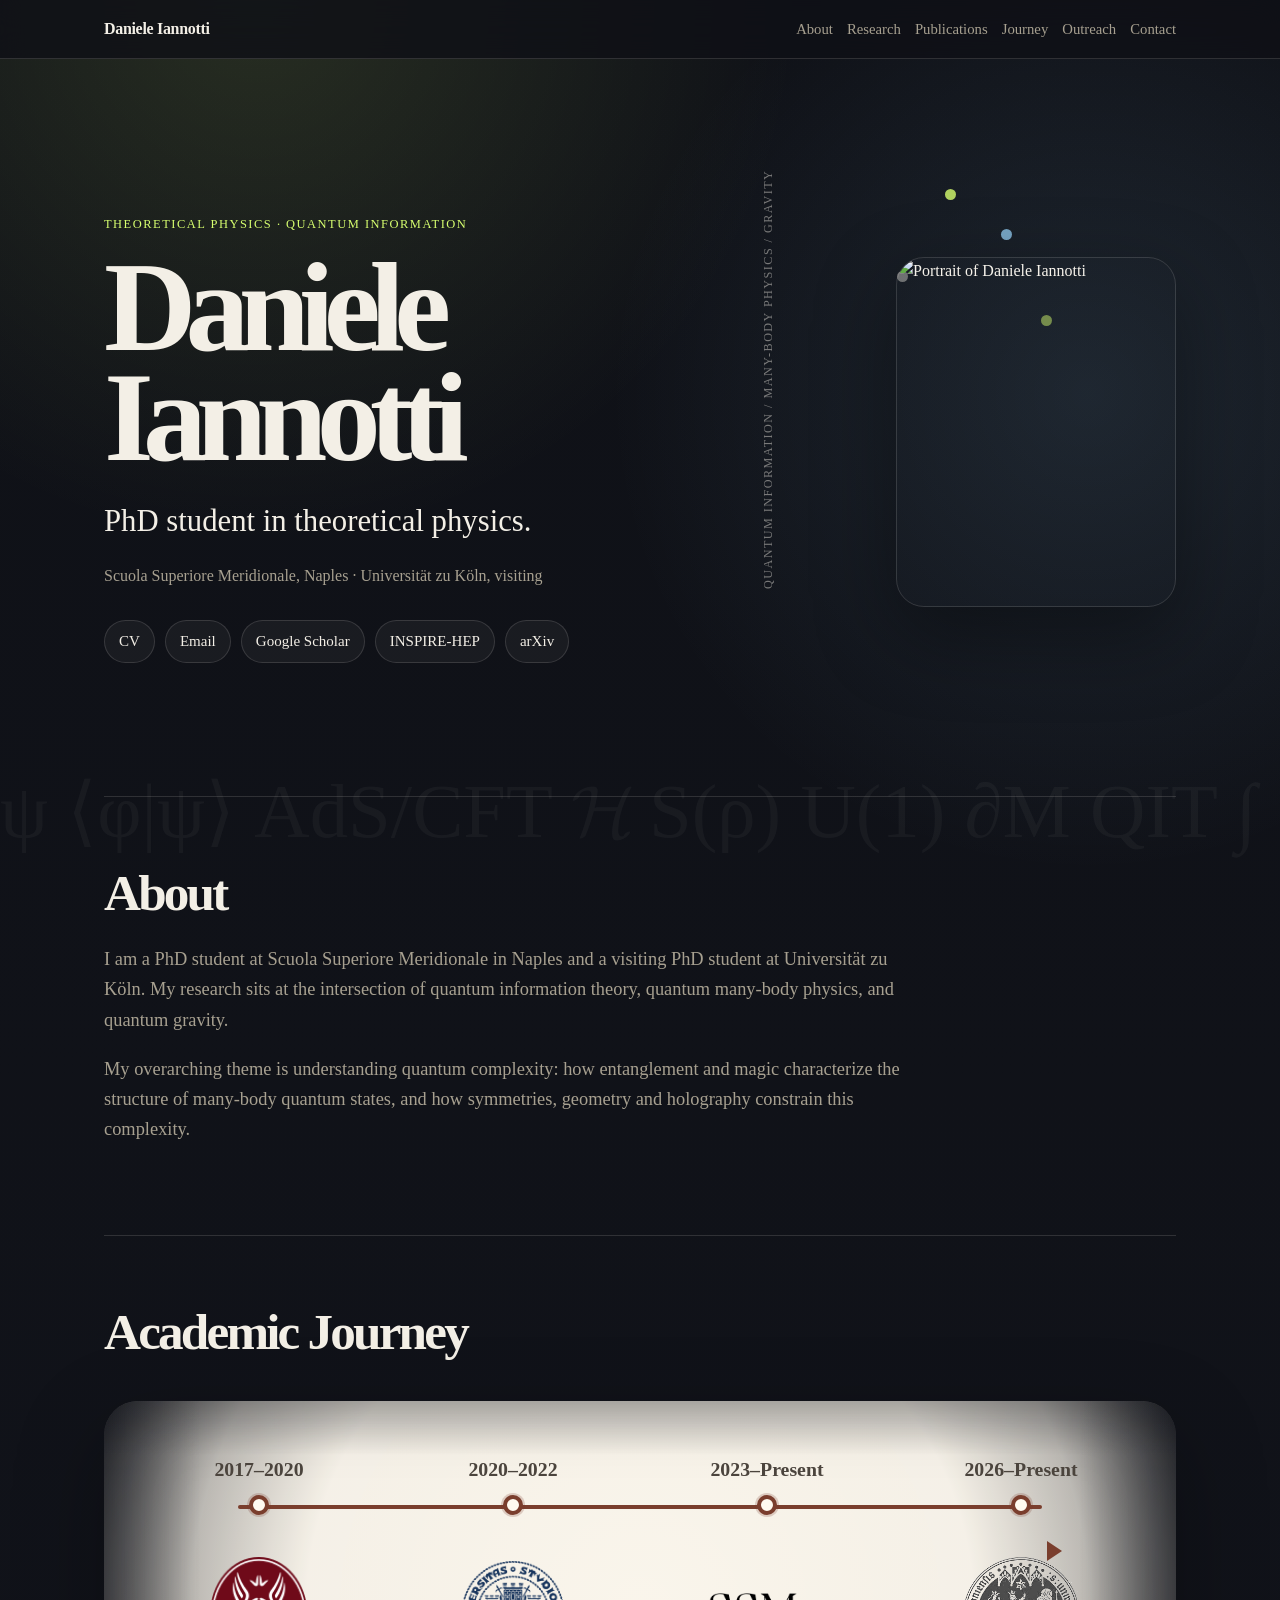
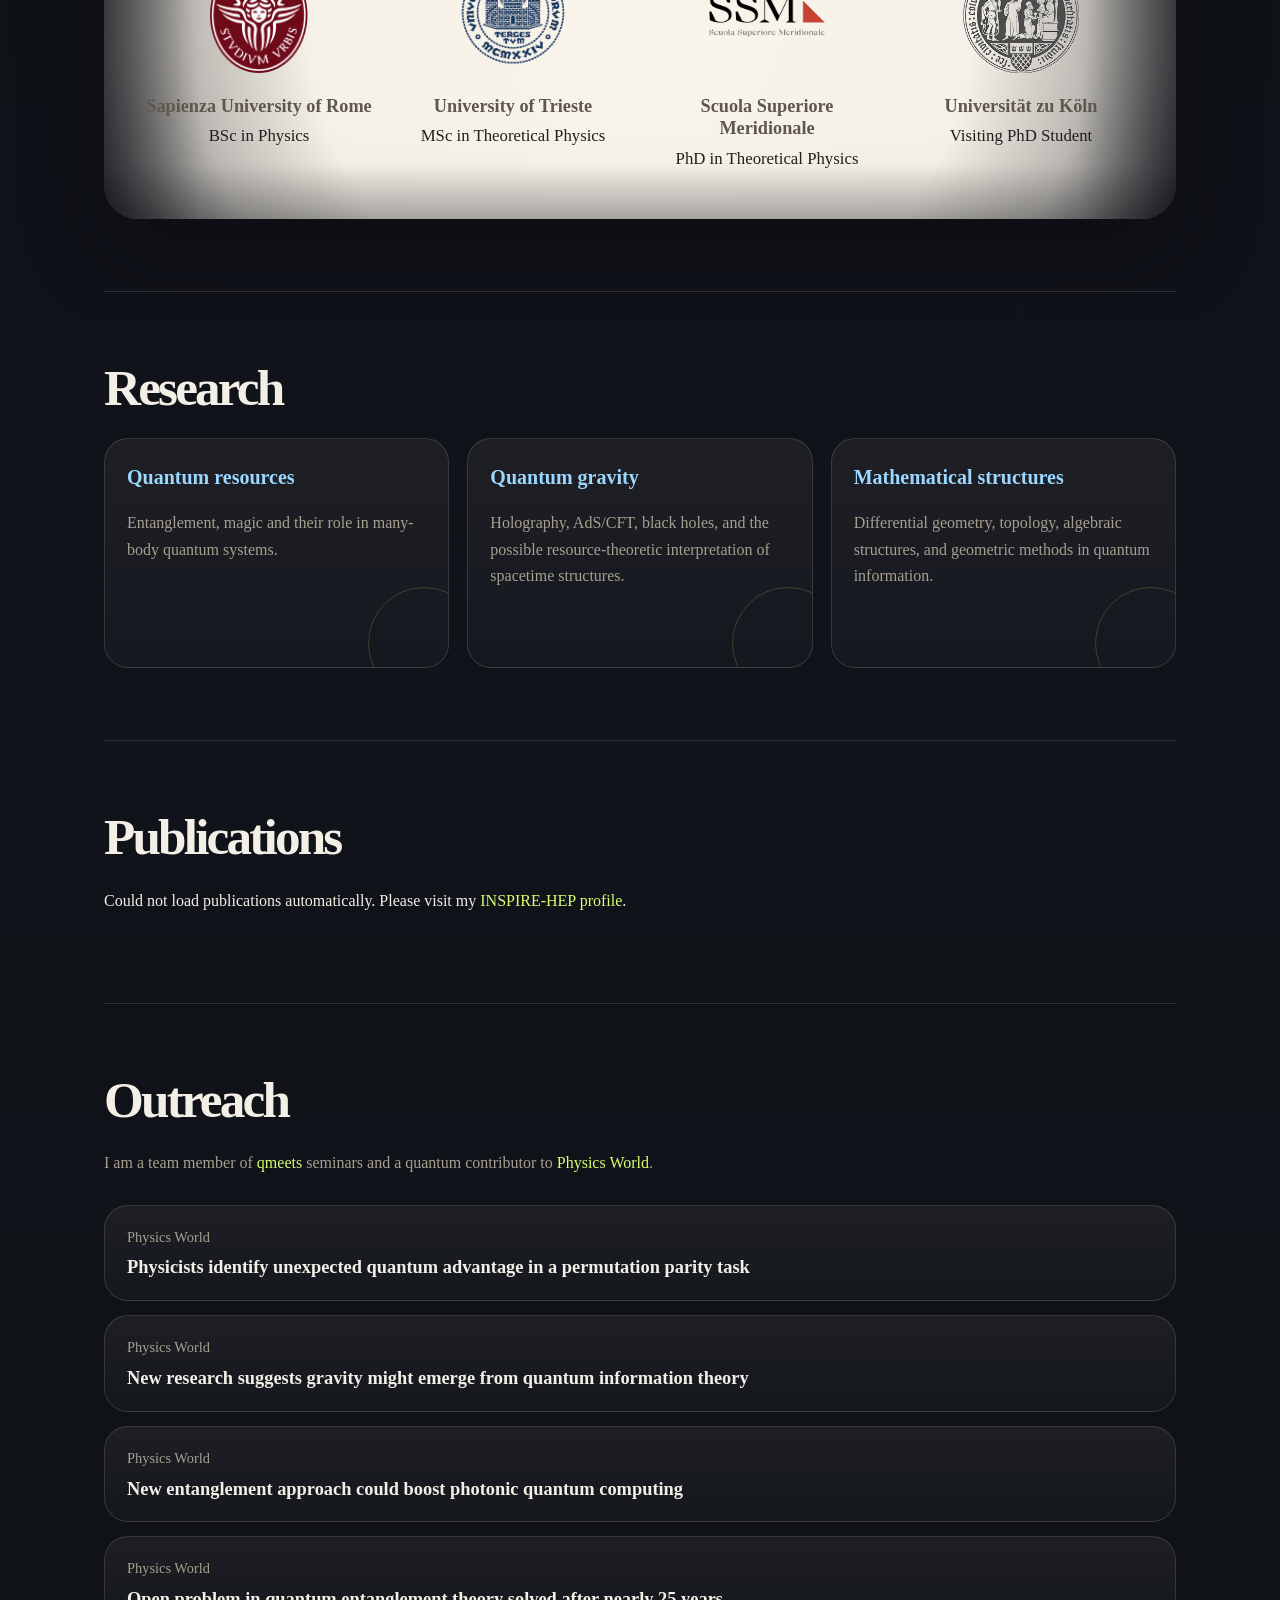
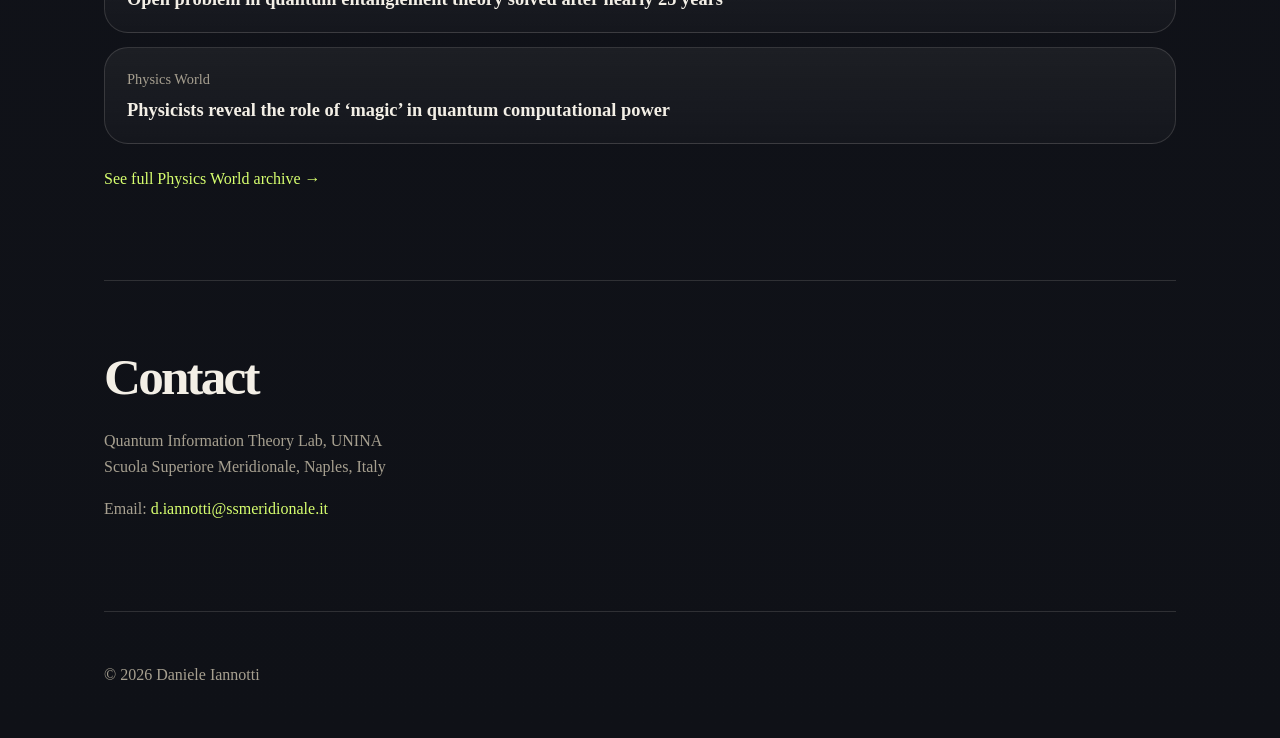
==== commit 538b30a4: "Update index.html" ====
--- a/index.html
+++ b/index.html
@@ -19,9 +19,9 @@
 
       <div class="links">
         <a href="#about">About</a>
-        <a href="#journey">Journey</a>
         <a href="#research">Research</a>
         <a href="#publications">Publications</a>
+        <a href="#journey">Journey</a>
         <a href="#outreach">Outreach</a>
         <a href="#contact">Contact</a>
       </div>
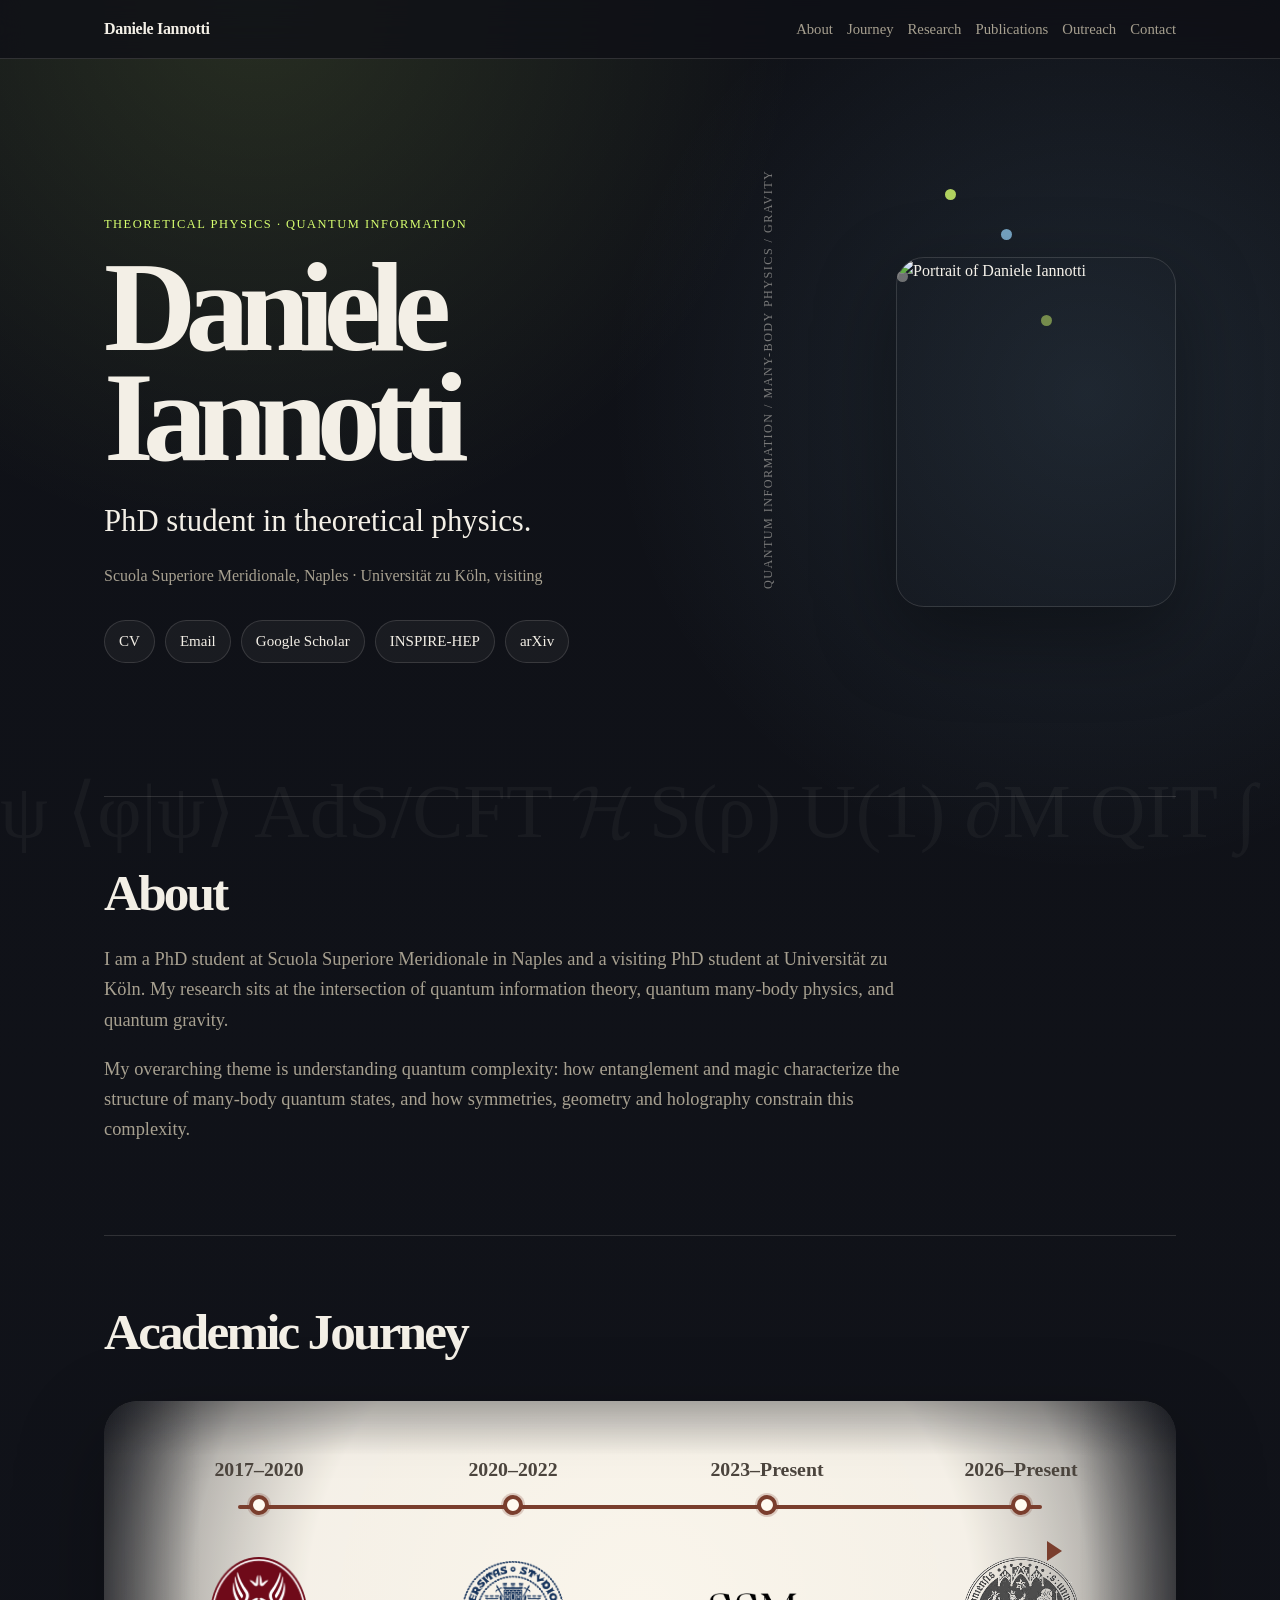
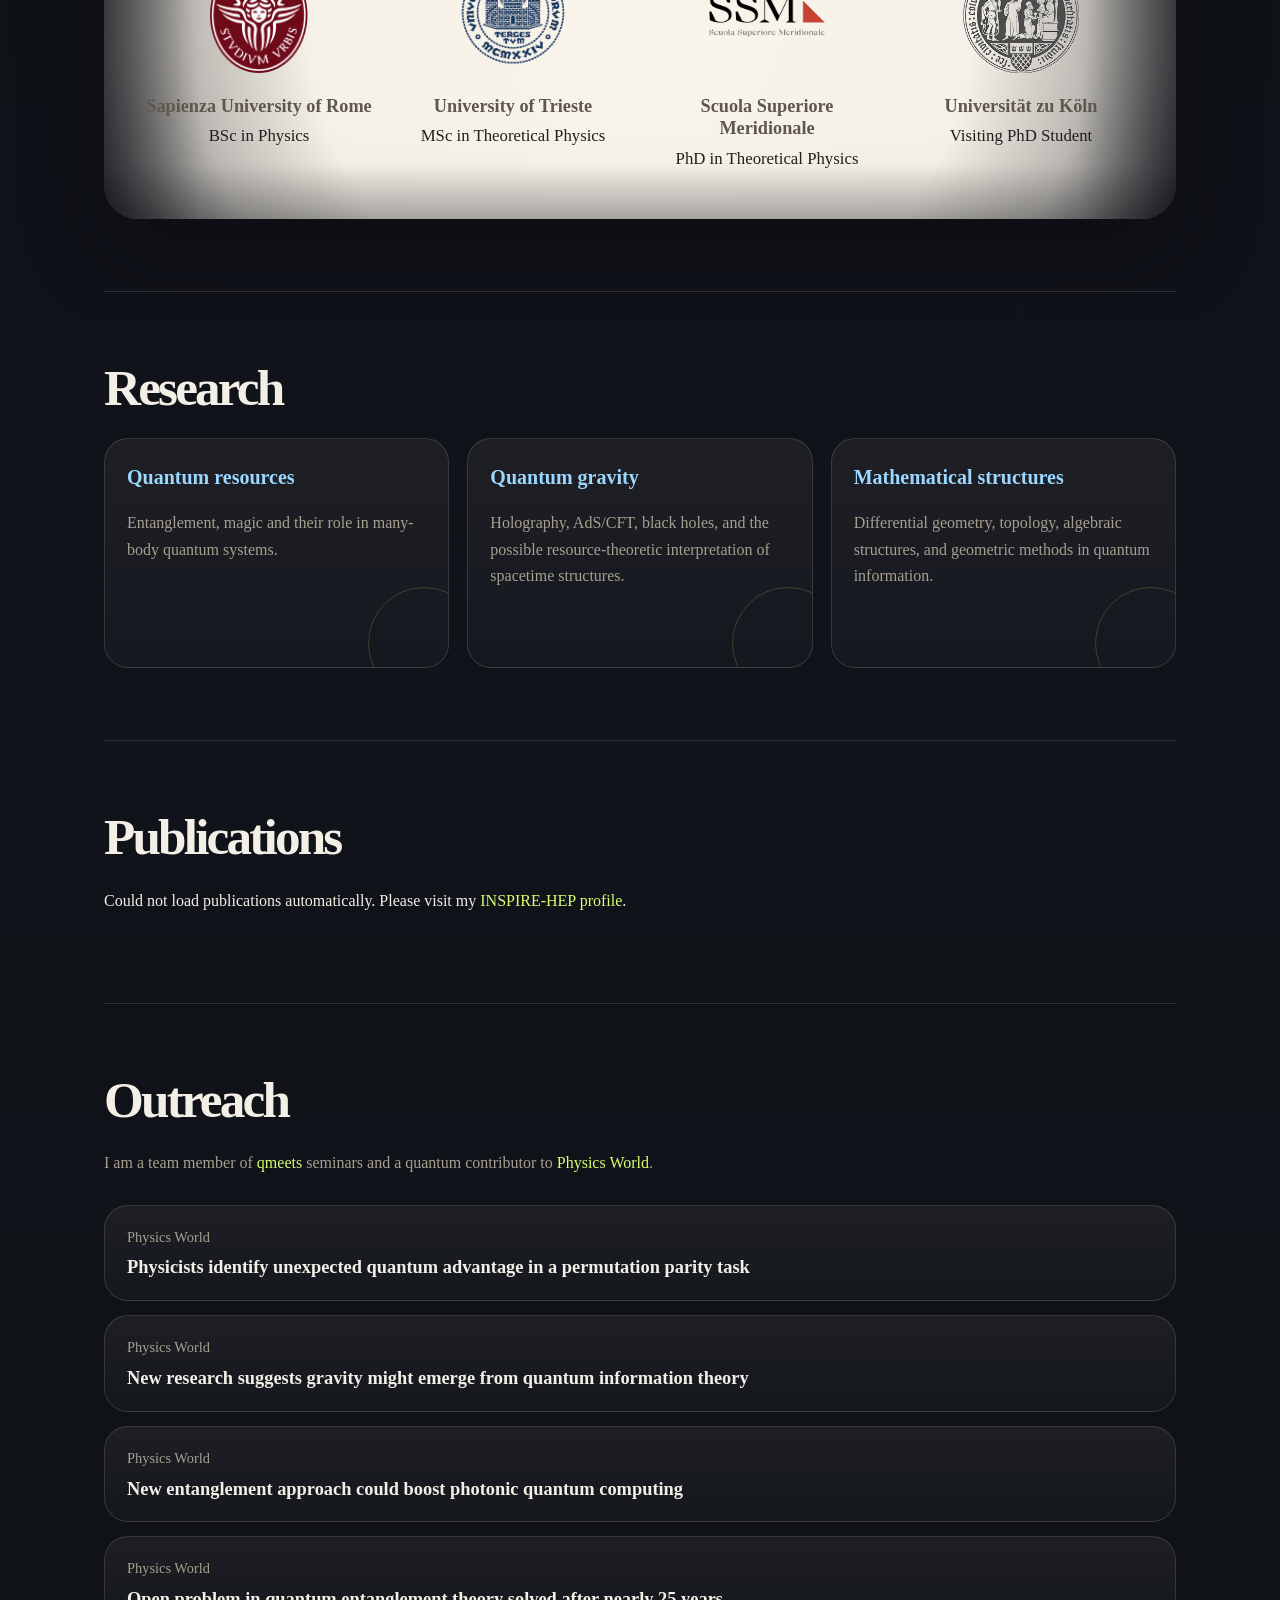
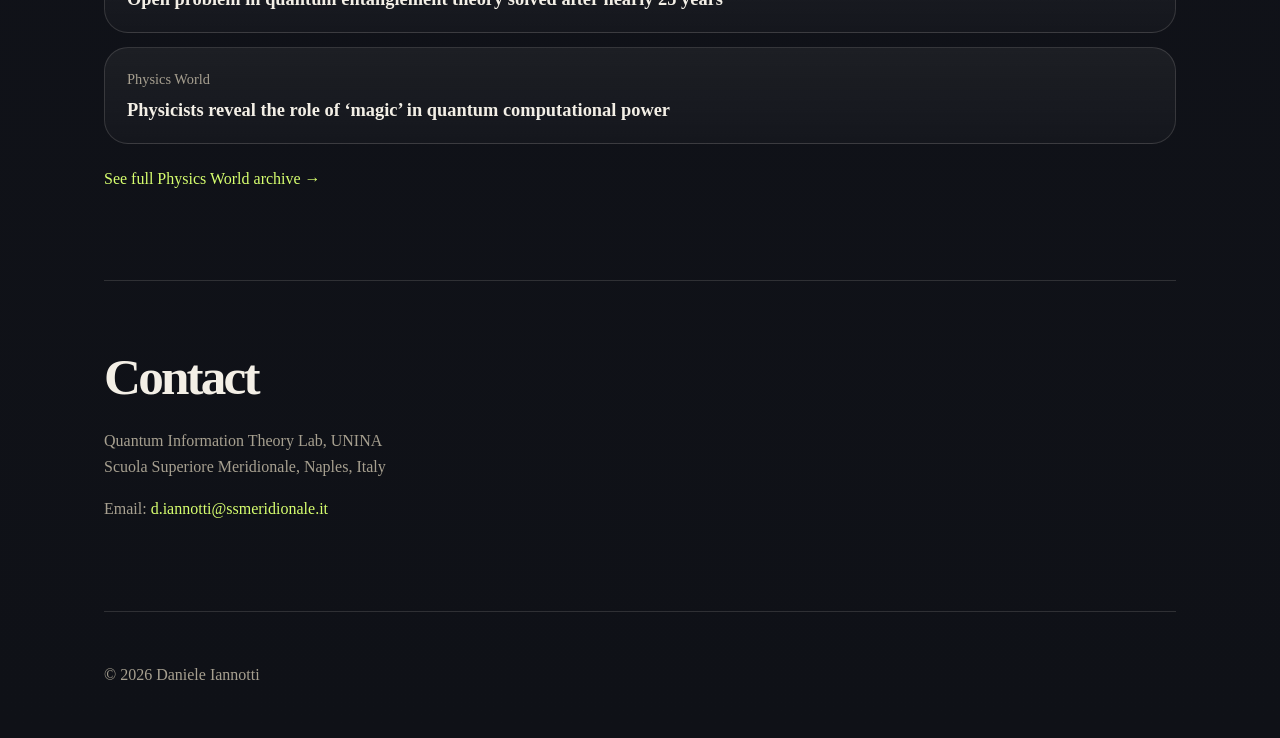
==== commit 82739cec: "Update index.html" ====
--- a/index.html
+++ b/index.html
@@ -19,9 +19,9 @@
 
       <div class="links">
         <a href="#about">About</a>
+        <a href="#journey">Journey</a>
         <a href="#research">Research</a>
         <a href="#publications">Publications</a>
-        <a href="#journey">Journey</a>
         <a href="#outreach">Outreach</a>
         <a href="#contact">Contact</a>
       </div>
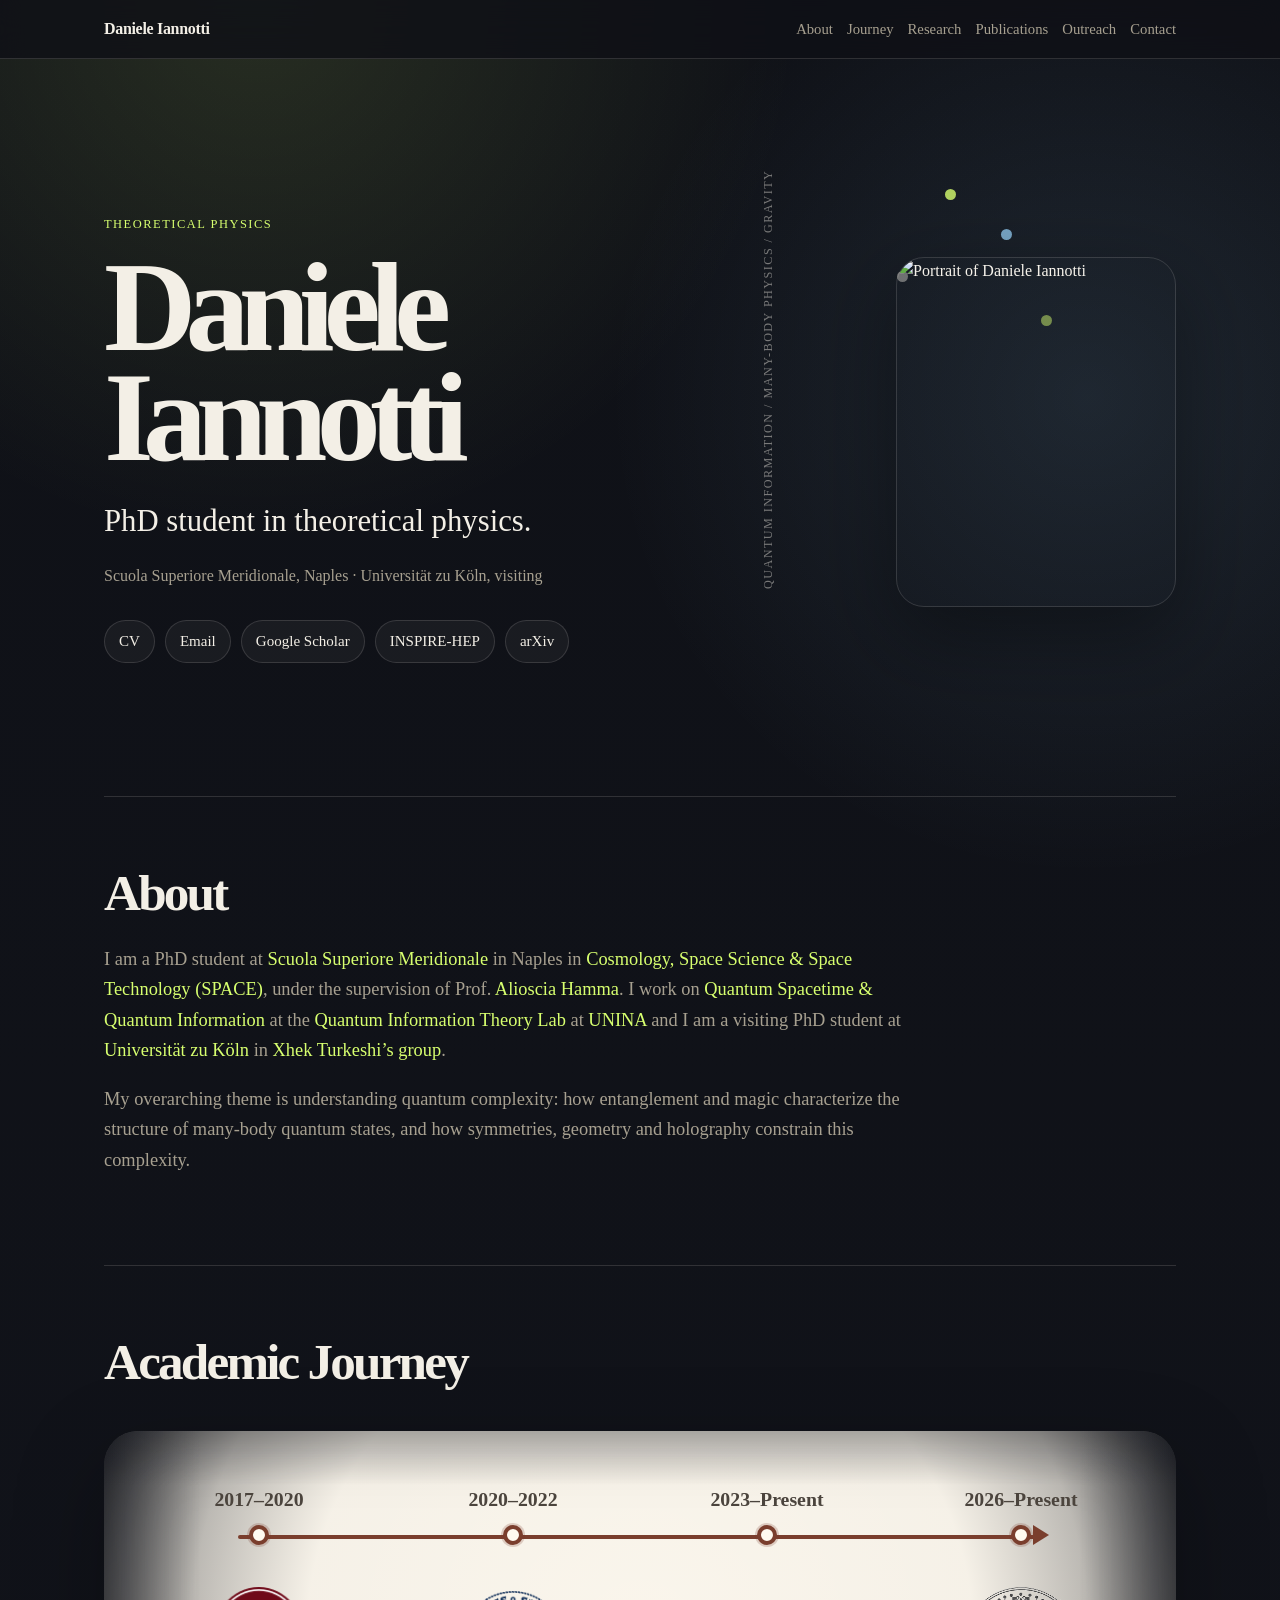
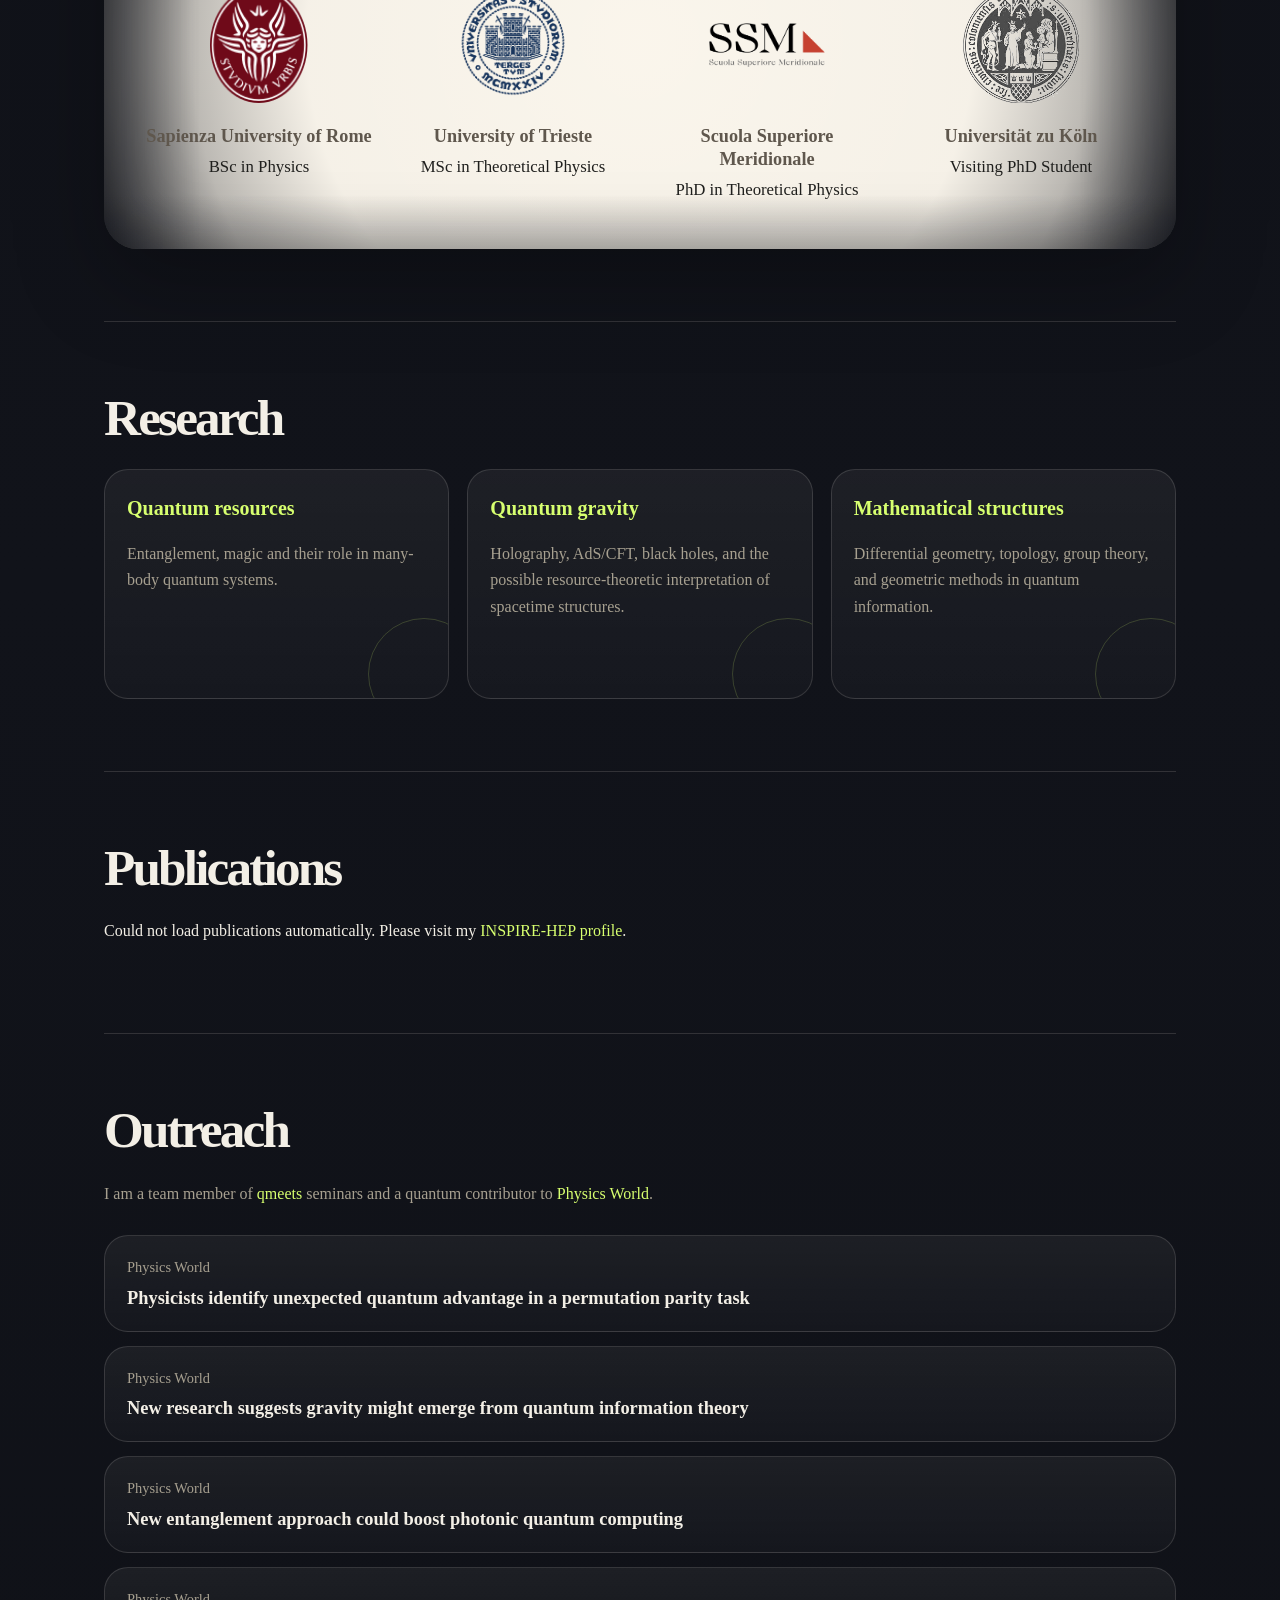
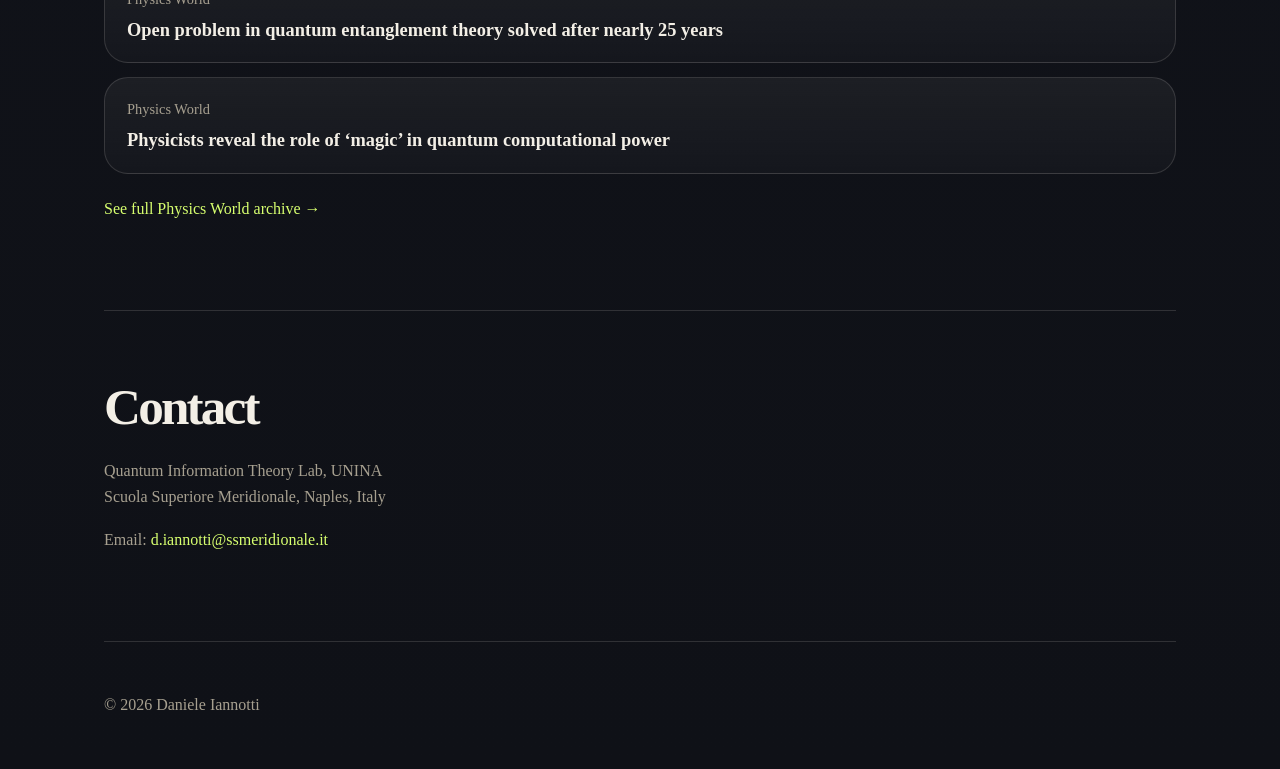
==== commit b4879618: "Update index.html" ====
--- a/index.html
+++ b/index.html
@@ -32,7 +32,7 @@
 
     <section class="hero">
       <div class="hero-text">
-        <p class="label">Theoretical Physics · Quantum Information</p>
+        <p class="label">Theoretical Physics</p>
 
         <h1>Daniele Iannotti</h1>
 
@@ -62,10 +62,22 @@
       <h2>About</h2>
 
       <p>
-        I am a PhD student at Scuola Superiore Meridionale in Naples and a
-        visiting PhD student at Universität zu Köln. My research sits at the
-        intersection of quantum information theory, quantum many-body physics,
-        and quantum gravity.
+        I am a PhD student at
+        <a href="https://www.ssmeridionale.it/it-it/home">Scuola Superiore Meridionale</a>
+        in Naples in
+        <a href="https://www.ssmeridionale.it/cosmology-space-science-space-technology-space/">Cosmology, Space Science &amp; Space Technology (SPACE)</a>,
+        under the supervision of Prof.
+        <a href="https://scholar.google.com/citations?hl=en&user=EFmmtMkAAAAJ&view_op=list_works&sortby=pubdate">Alioscia Hamma</a>.
+        I work on
+        <a href="https://web.infn.it/QSQI_Napoli/">Quantum Spacetime &amp; Quantum Information</a>
+        at the
+        <a href="https://www.quantumphysics.fun/">Quantum Information Theory Lab</a>
+        at
+        <a href="https://www.fisica.unina.it/">UNINA</a>
+        and I am a visiting PhD student at
+        <a href="https://www.thp.uni-koeln.de/">Universität zu Köln</a>
+        in
+        <a href="https://qtraj.org/">Xhek Turkeshi’s group</a>.
       </p>
 
       <p>
@@ -153,7 +165,7 @@
         <article>
           <h3>Mathematical structures</h3>
           <p>
-            Differential geometry, topology, algebraic structures, and geometric
+            Differential geometry, topology, group theory, and geometric
             methods in quantum information.
           </p>
         </article>
--- a/style.css
+++ b/style.css
@@ -27,17 +27,6 @@
     linear-gradient(180deg, #0f1117 0%, #11131a 55%, #0f1117 100%);
   color: var(--text);
   line-height: 1.65;
-}
-
-body::before {
-  content: "ψ   ⟨φ|ψ⟩   AdS/CFT   𝓗   S(ρ)   U(1)   ∂M   QIT   ∫";
-  position: fixed;
-  inset: auto 0 24px 0;
-  color: rgba(243, 239, 230, 0.045);
-  font-size: clamp(2rem, 6vw, 5rem);
-  white-space: nowrap;
-  z-index: -1;
-  pointer-events: none;
 }
 
 a {
@@ -271,7 +260,7 @@
 
 .cards article h3 {
   margin-top: 0;
-  color: var(--accent-2);
+  color: var(--accent);
 }
 
 .cards article p,
@@ -408,20 +397,6 @@
   min-width: 0;
 }
 
-.aj-item:last-child::after {
-  content: "";
-  position: absolute;
-  top: 88px;
-  left: calc(50% - 2px);
-  width: 0;
-  height: 0;
-  border-left: 15px solid #7a3e2d;
-  border-top: 10px solid transparent;
-  border-bottom: 10px solid transparent;
-  transform: translateX(28px);
-  z-index: 3;
-}
-
 .aj-years {
   height: 34px;
   margin-bottom: 8px;
@@ -432,6 +407,7 @@
 }
 
 .aj-dot {
+  position: relative;
   width: 20px;
   height: 20px;
   margin: 0 auto 42px;
@@ -439,6 +415,19 @@
   background: #fffaf0;
   border: 4px solid #7a3e2d;
   box-shadow: 0 0 0 2px rgba(122, 62, 45, 0.22);
+}
+
+.aj-item:last-child .aj-dot::after {
+  content: "";
+  position: absolute;
+  top: 50%;
+  left: 18px;
+  transform: translateY(-50%);
+  width: 0;
+  height: 0;
+  border-left: 16px solid #7a3e2d;
+  border-top: 10px solid transparent;
+  border-bottom: 10px solid transparent;
 }
 
 .aj-logo {
@@ -538,60 +527,4 @@
     background: #7a3e2d;
   }
 
-  .aj-item {
-    display: grid;
-    grid-template-columns: 74px minmax(0, 1fr);
-    column-gap: 18px;
-    text-align: left;
-  }
-
-  .aj-item:last-child::after {
-    display: none;
-  }
-
-  .aj-years {
-    grid-column: 2;
-    grid-row: 1;
-    height: auto;
-    margin: 0 0 6px;
-    color: #4b443d;
-    font-size: 0.95rem;
-  }
-
-  .aj-dot {
-    position: absolute;
-    left: -31px;
-    top: 3px;
-    width: 18px;
-    height: 18px;
-    margin: 0;
-    background: #fffaf0;
-    border-color: #7a3e2d;
-  }
-
-  .aj-logo {
-    grid-column: 1;
-    grid-row: 1 / span 3;
-    width: 62px;
-    height: 62px;
-    margin: 0;
-  }
-
-  .aj-item h3 {
-    grid-column: 2;
-    grid-row: 2;
-    max-width: none;
-    margin: 0 0 4px;
-    color: #5f574d;
-    font-size: 1rem;
-  }
-
-  .aj-item p {
-    grid-column: 2;
-    grid-row: 3;
-    max-width: none;
-    margin: 0;
-    color: #1f1f1d;
-    font-size: 0.98rem;
-  }
-}
+}
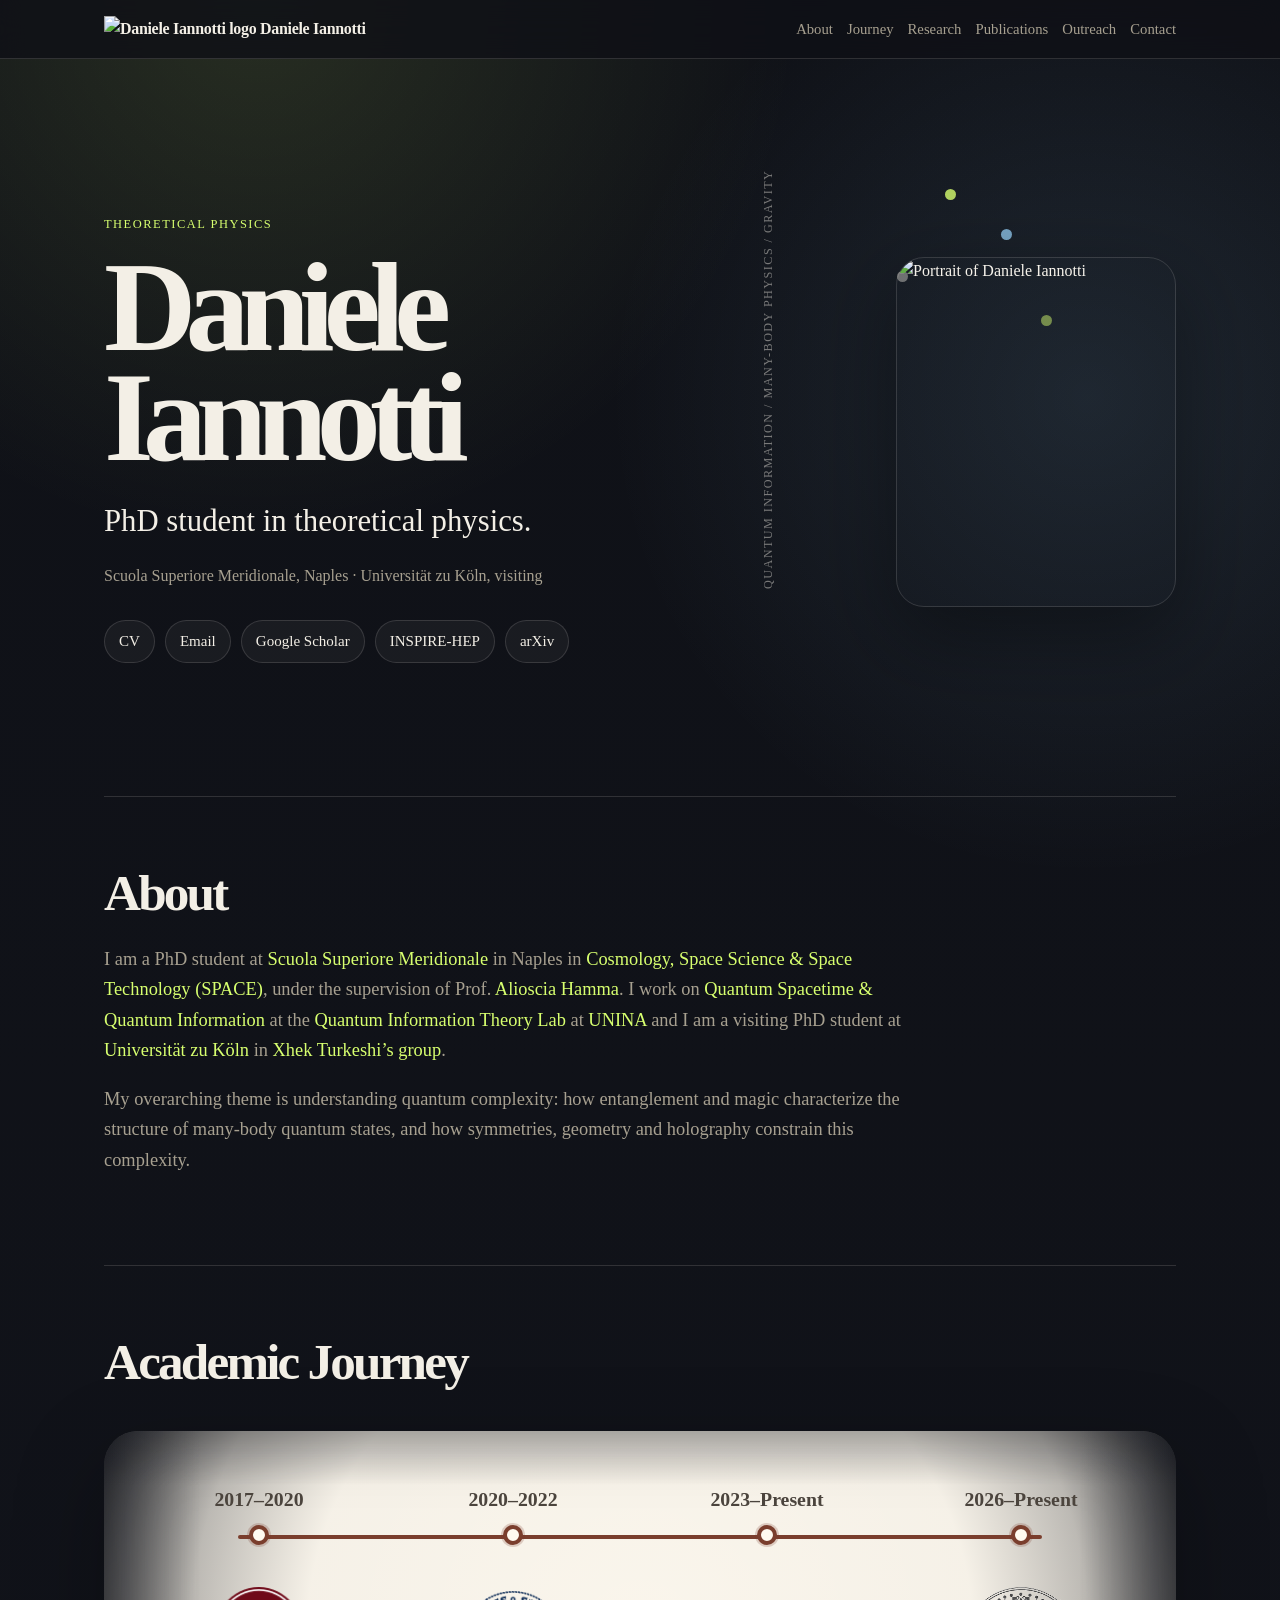
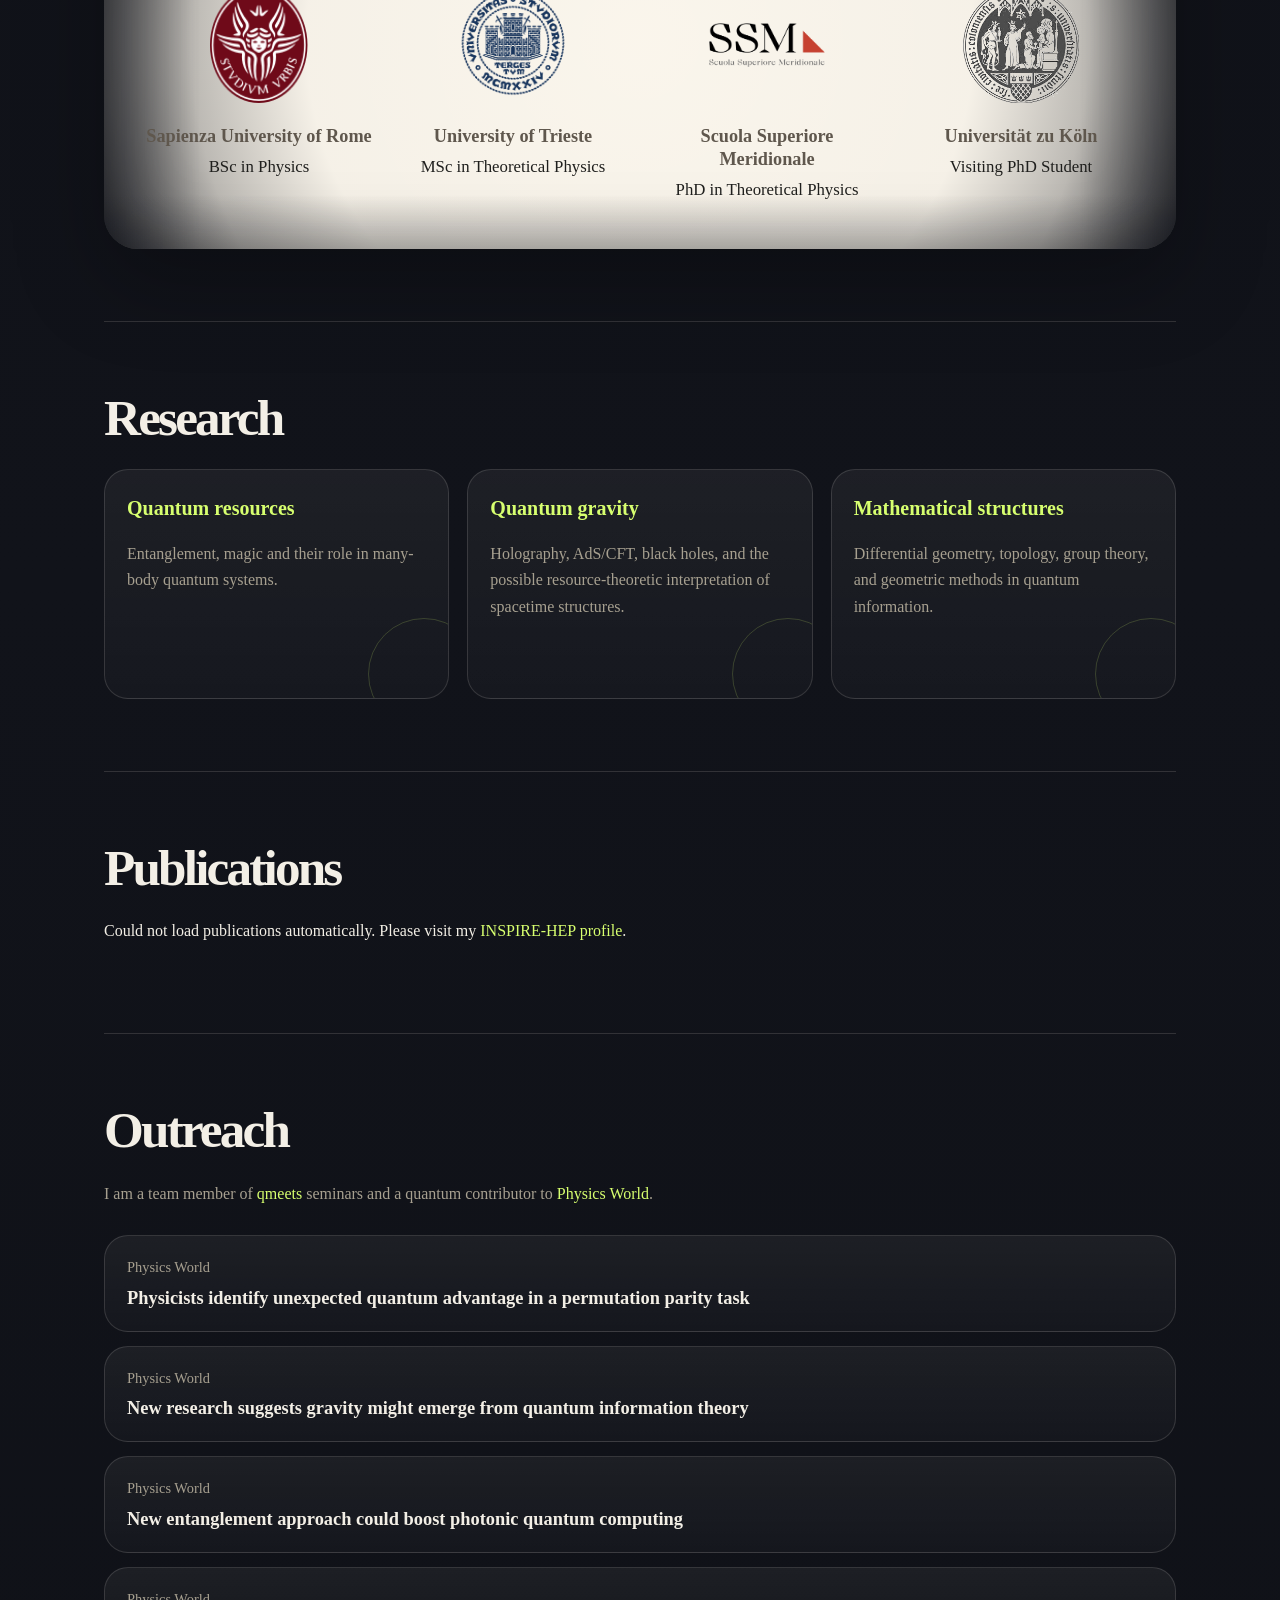
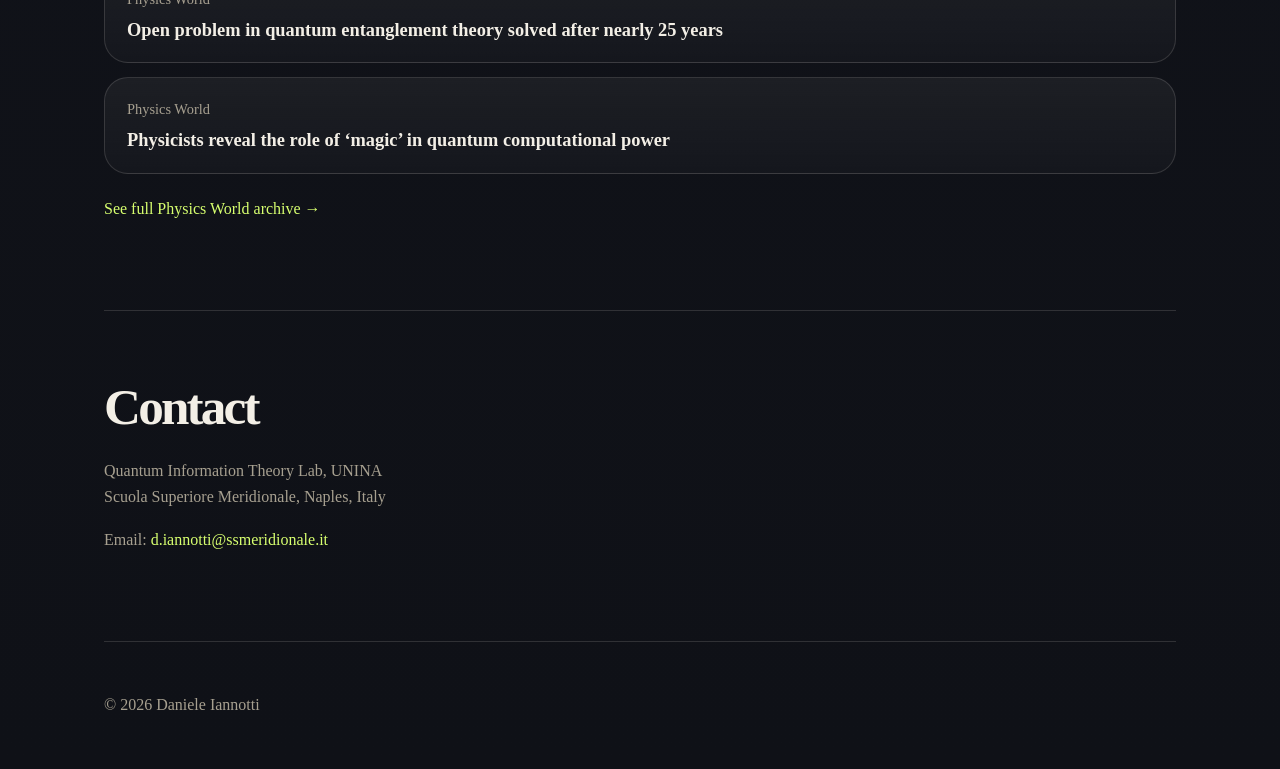
==== commit 7db5ed9a: "Update index.html" ====
--- a/index.html
+++ b/index.html
@@ -15,7 +15,10 @@
 
   <header>
     <nav>
-      <a href="#home" class="name">Daniele Iannotti</a>
+      <a href="#home" class="name logo-name">
+        <img src="assets/logo_transparent.png" alt="Daniele Iannotti logo">
+        <span>Daniele Iannotti</span>
+      </a>
 
       <div class="links">
         <a href="#about">About</a>
--- a/style.css
+++ b/style.css
@@ -417,19 +417,6 @@
   box-shadow: 0 0 0 2px rgba(122, 62, 45, 0.22);
 }
 
-.aj-item:last-child .aj-dot::after {
-  content: "";
-  position: absolute;
-  top: 50%;
-  left: 18px;
-  transform: translateY(-50%);
-  width: 0;
-  height: 0;
-  border-left: 16px solid #7a3e2d;
-  border-top: 10px solid transparent;
-  border-bottom: 10px solid transparent;
-}
-
 .aj-logo {
   width: 116px;
   height: 116px;
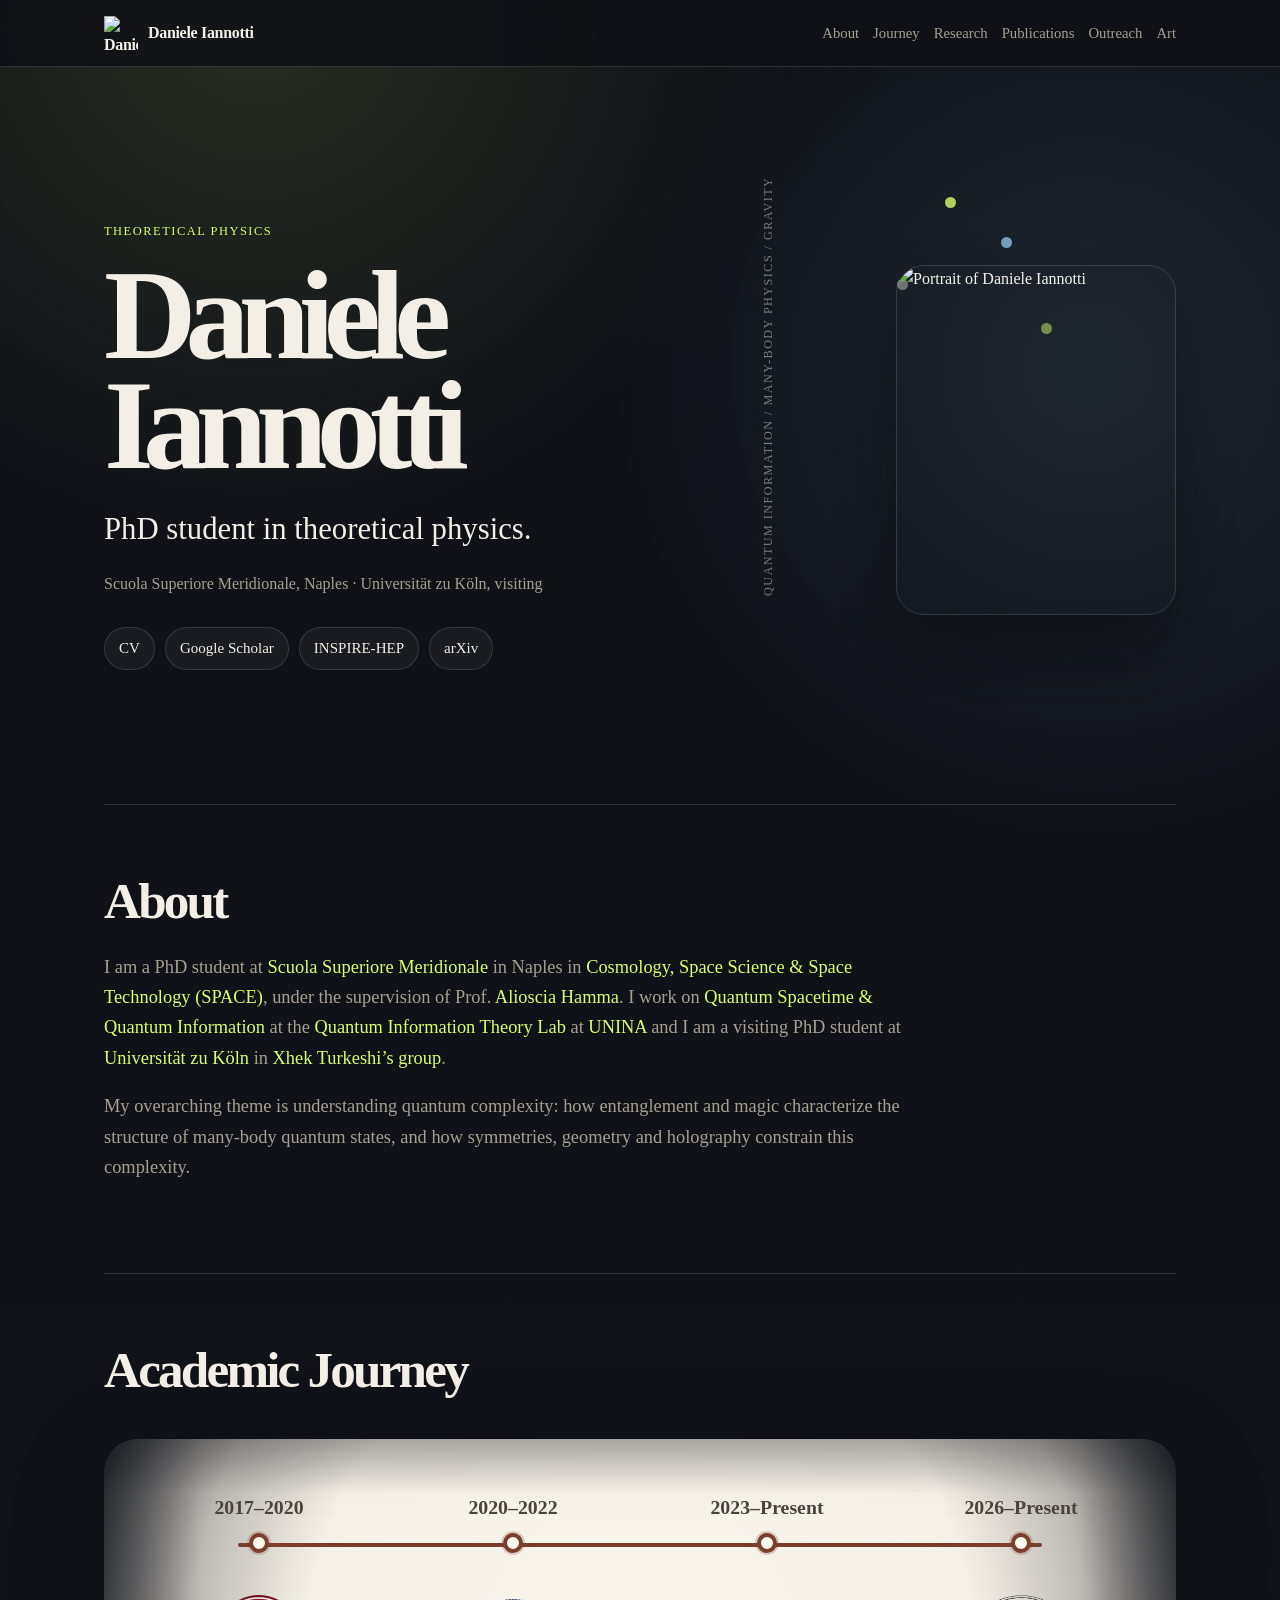
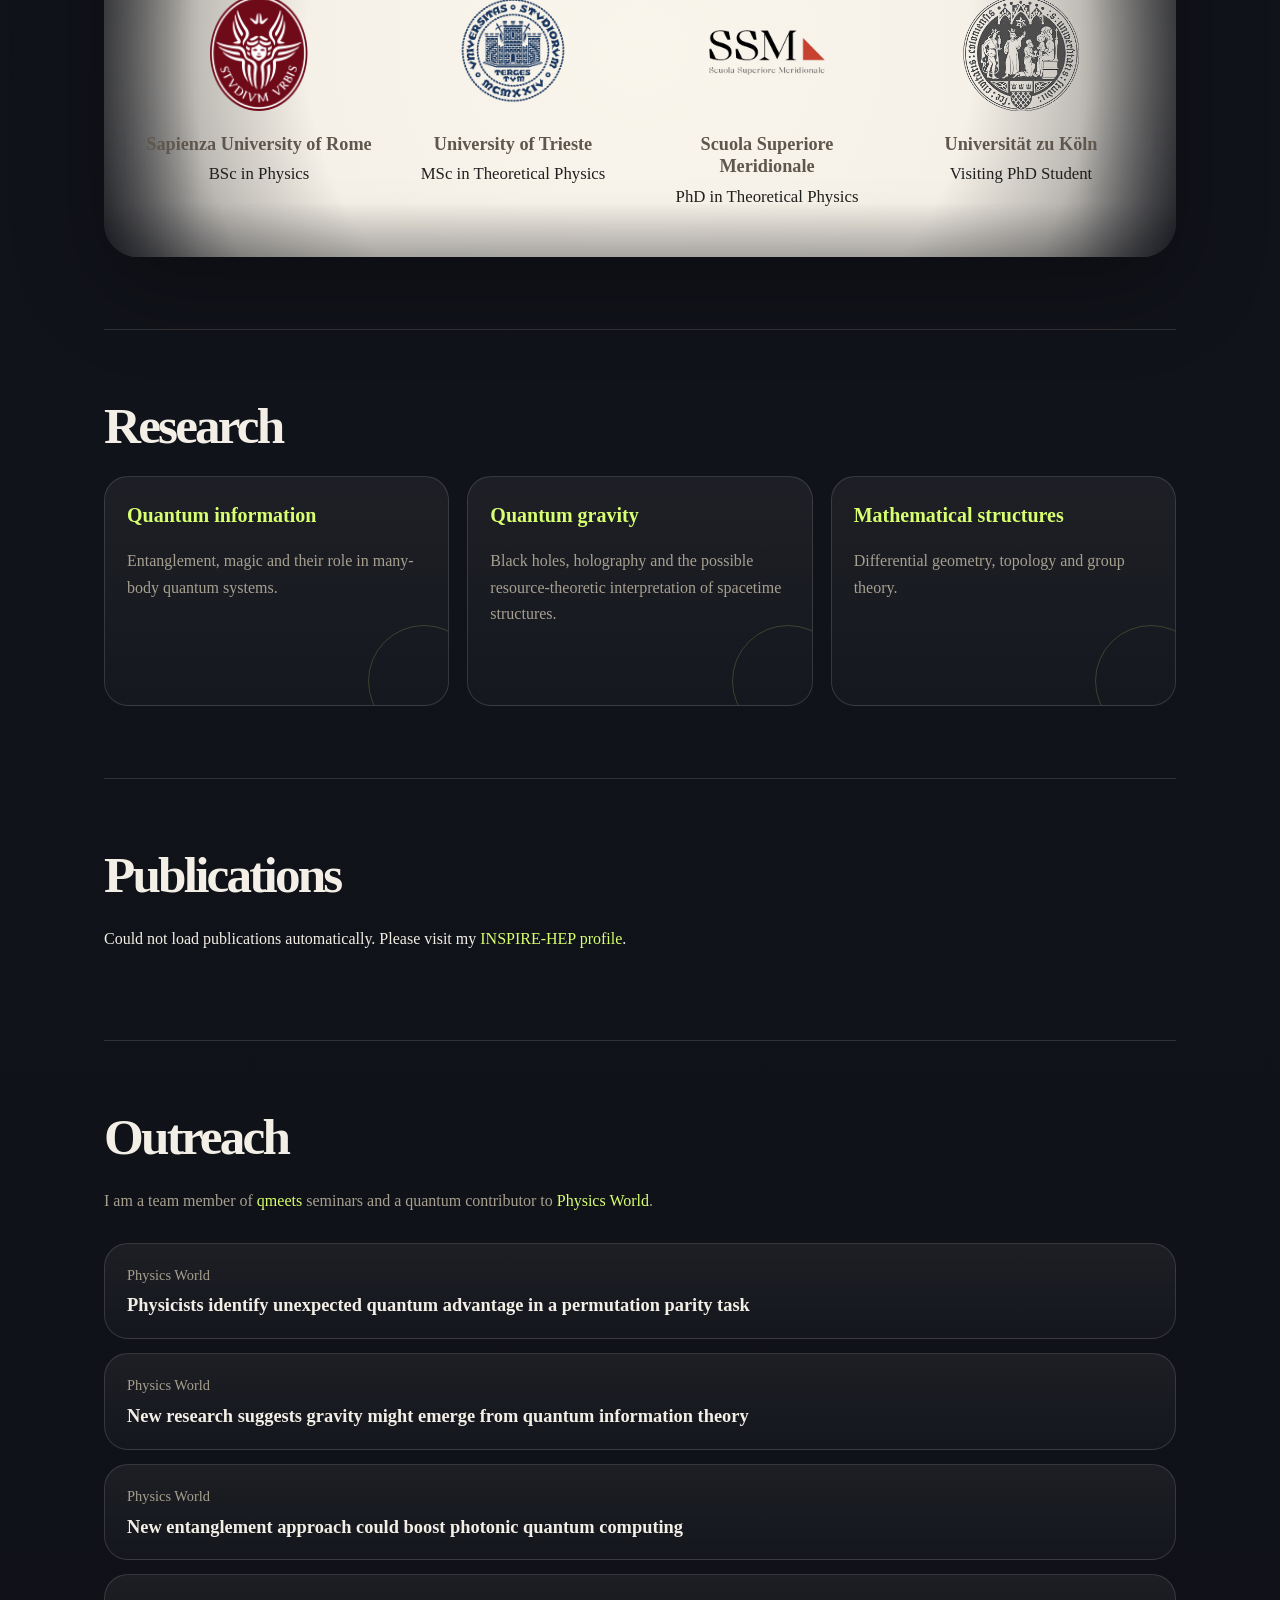
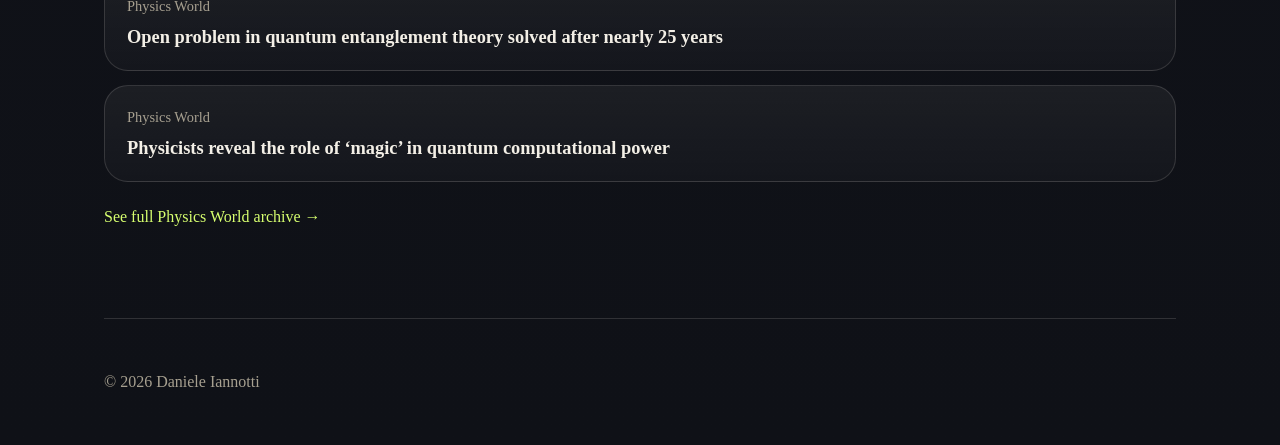
==== commit 95c36b2f: "Update index.html" ====
--- a/index.html
+++ b/index.html
@@ -16,7 +16,7 @@
   <header>
     <nav>
       <a href="#home" class="name logo-name">
-        <img src="assets/logo_transparent.png" alt="Daniele Iannotti logo">
+        <img src="assets/logo.png" alt="Daniele Iannotti logo">
         <span>Daniele Iannotti</span>
       </a>
 
@@ -26,7 +26,7 @@
         <a href="#research">Research</a>
         <a href="#publications">Publications</a>
         <a href="#outreach">Outreach</a>
-        <a href="#contact">Contact</a>
+        <a href="art.html">Art</a>
       </div>
     </nav>
   </header>
@@ -49,7 +49,6 @@
 
         <div class="buttons">
           <a href="assets/cv.pdf">CV</a>
-          <a href="mailto:d.iannotti@ssmeridionale.it">Email</a>
           <a href="https://scholar.google.com/citations?user=SbR9_rMAAAAJ&hl=en">Google Scholar</a>
           <a href="https://inspirehep.net/authors/2680286?ui-citation-summary=true">INSPIRE-HEP</a>
           <a href="https://arxiv.org/search/quant-ph?searchtype=author&query=Iannotti,+D">arXiv</a>
@@ -151,7 +150,7 @@
 
       <div class="cards">
         <article>
-          <h3>Quantum resources</h3>
+          <h3>Quantum information</h3>
           <p>
             Entanglement, magic and their role in many-body quantum systems.
           </p>
@@ -160,7 +159,7 @@
         <article>
           <h3>Quantum gravity</h3>
           <p>
-            Holography, AdS/CFT, black holes, and the possible resource-theoretic
+            Black holes, holography and the possible resource-theoretic
             interpretation of spacetime structures.
           </p>
         </article>
@@ -168,8 +167,7 @@
         <article>
           <h3>Mathematical structures</h3>
           <p>
-            Differential geometry, topology, group theory, and geometric
-            methods in quantum information.
+            Differential geometry, topology and group theory.
           </p>
         </article>
       </div>
@@ -243,20 +241,6 @@
     <a href="https://physicsworld.com/author/daniele-iannotti/">See full Physics World archive →</a>
   </p>
 </section>
-
-    <section id="contact">
-      <h2>Contact</h2>
-
-      <p>
-        Quantum Information Theory Lab, UNINA<br>
-        Scuola Superiore Meridionale, Naples, Italy
-      </p>
-
-      <p>
-        Email:
-        <a href="mailto:d.iannotti@ssmeridionale.it">d.iannotti@ssmeridionale.it</a>
-      </p>
-    </section>
 
   </main>
 
--- a/style.css
+++ b/style.css
@@ -61,6 +61,19 @@
   color: var(--text);
   font-weight: 700;
   letter-spacing: -0.02em;
+}
+
+.logo-name {
+  display: flex;
+  align-items: center;
+  gap: 10px;
+}
+
+.logo-name img {
+  width: 34px;
+  height: 34px;
+  object-fit: contain;
+  display: block;
 }
 
 .links {
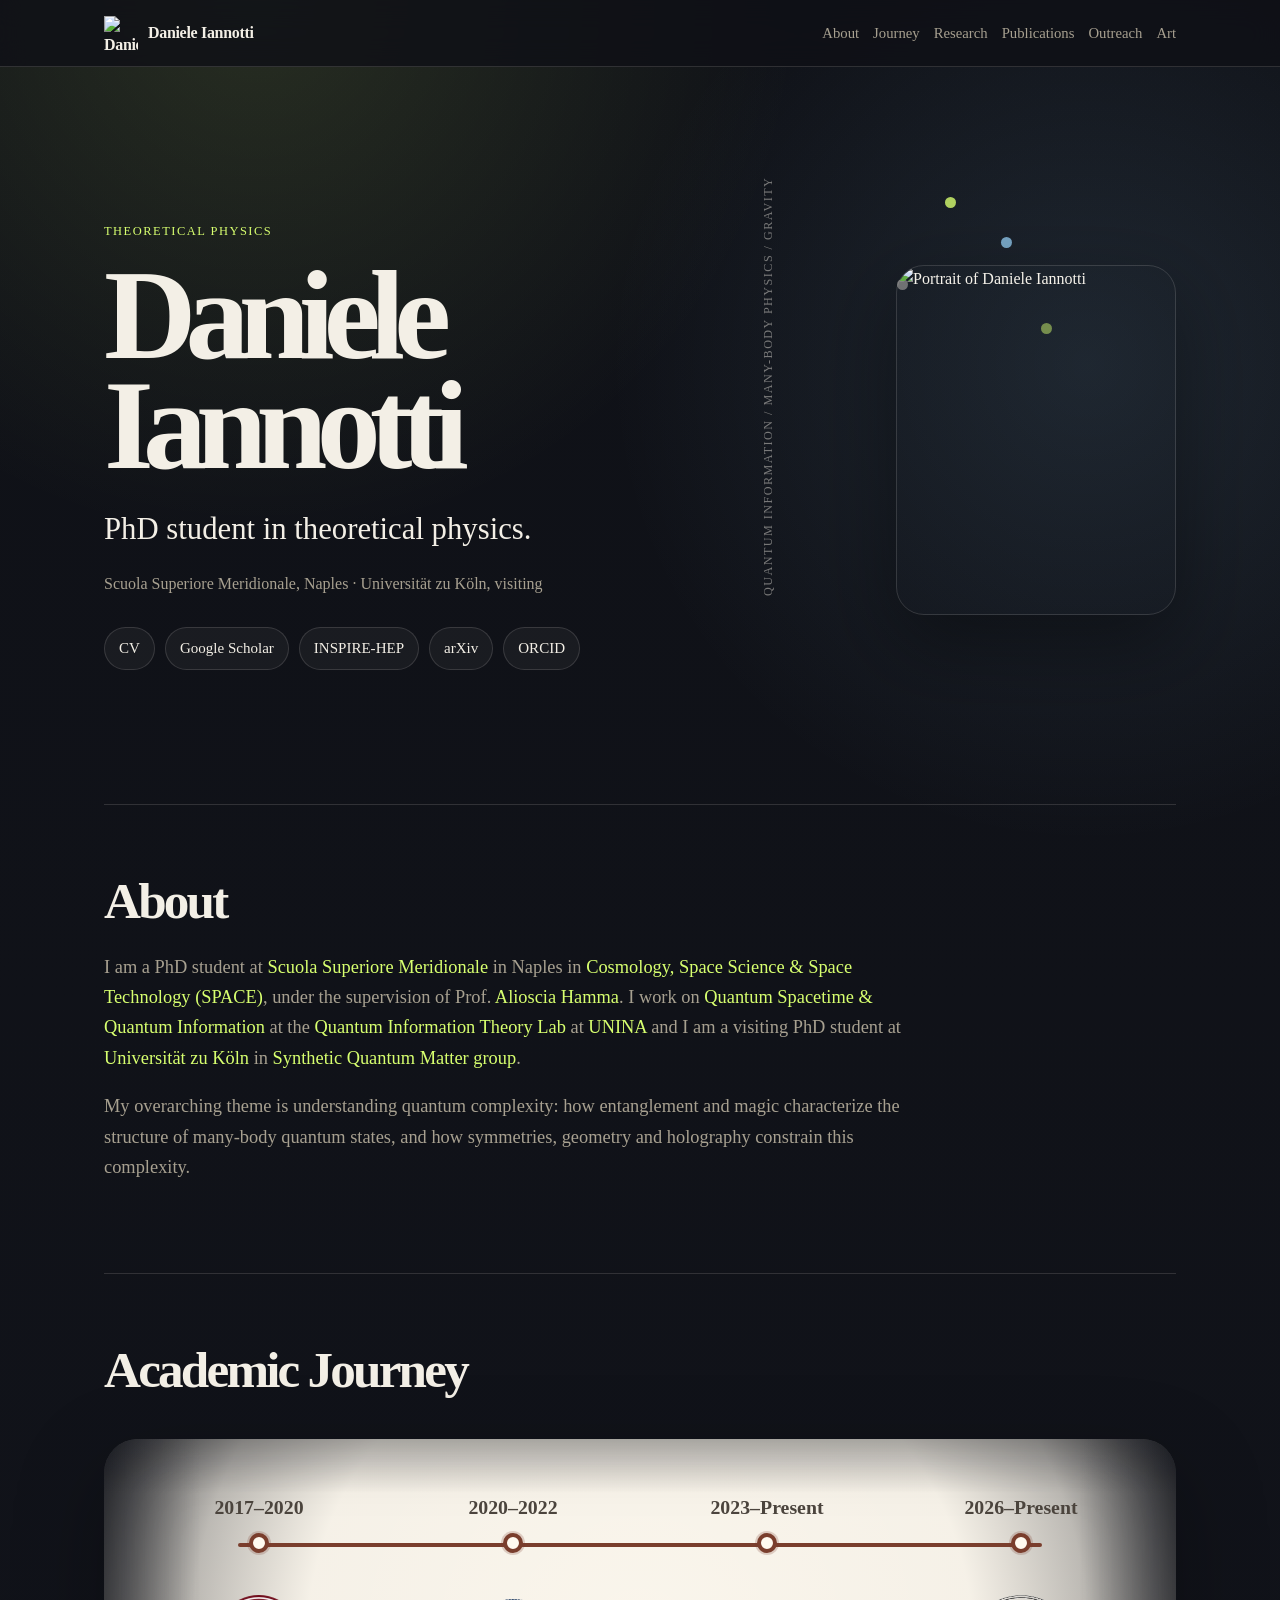
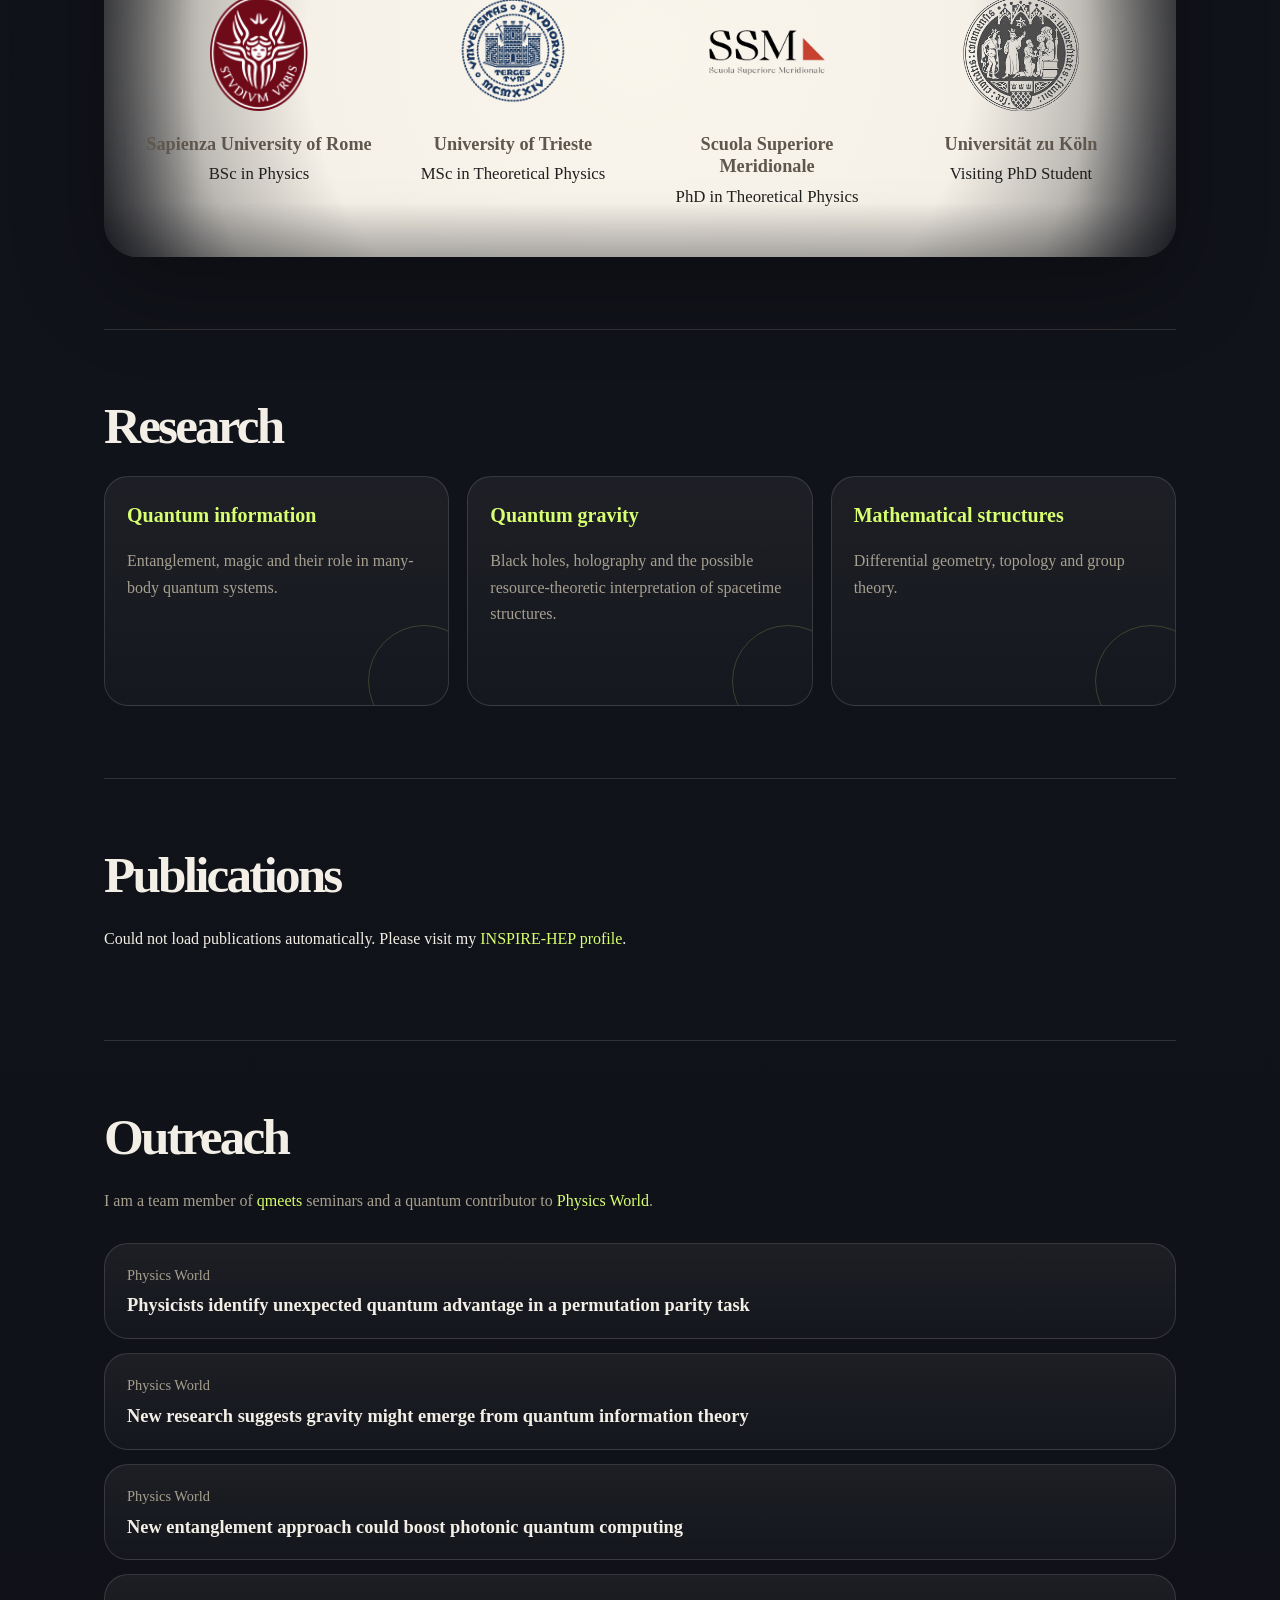
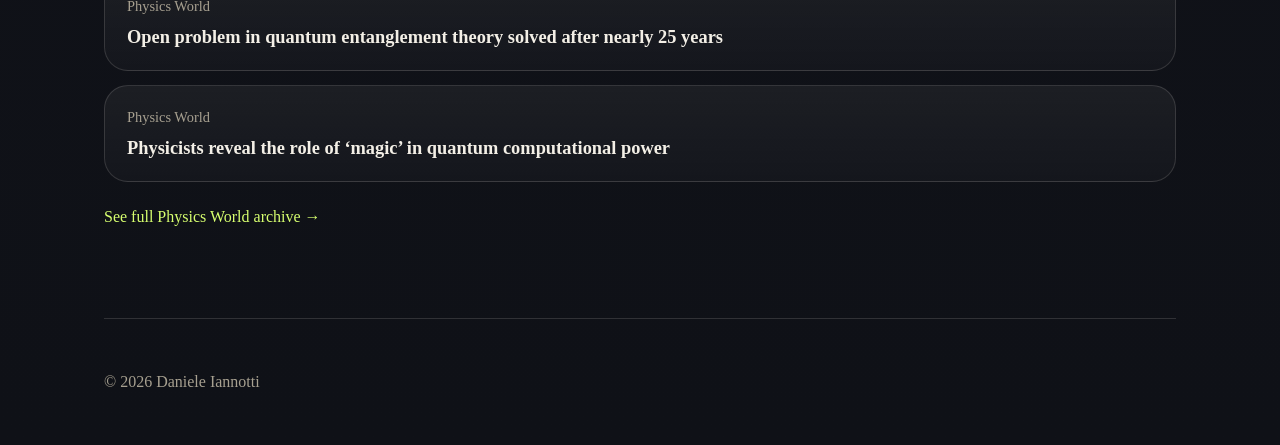
==== commit 4a1da9b7: "Update index.html" ====
--- a/index.html
+++ b/index.html
@@ -52,6 +52,7 @@
           <a href="https://scholar.google.com/citations?user=SbR9_rMAAAAJ&hl=en">Google Scholar</a>
           <a href="https://inspirehep.net/authors/2680286?ui-citation-summary=true">INSPIRE-HEP</a>
           <a href="https://arxiv.org/search/quant-ph?searchtype=author&query=Iannotti,+D">arXiv</a>
+          <a href="https://orcid.org/0009-0009-0738-5998">ORCID</a>
         </div>
       </div>
 
@@ -79,7 +80,7 @@
         and I am a visiting PhD student at
         <a href="https://www.thp.uni-koeln.de/">Universität zu Köln</a>
         in
-        <a href="https://qtraj.org/">Xhek Turkeshi’s group</a>.
+        <a href="https://qtraj.org/">Synthetic Quantum Matter group</a>.
       </p>
 
       <p>
--- a/style.css
+++ b/style.css
@@ -470,6 +470,41 @@
   color: var(--muted);
 }
 
+.art-gallery {
+  display: grid;
+  grid-template-columns: repeat(3, 1fr);
+  gap: 28px;
+  margin-top: 48px;
+}
+
+.art-item {
+  padding: 0;
+  overflow: hidden;
+}
+
+.art-item img {
+  width: 100%;
+  height: auto;
+  display: block;
+}
+
+.poem-section {
+  padding-top: 60px;
+}
+
+.poem {
+  max-width: 720px;
+}
+
+.poem h3 {
+  margin-bottom: 24px;
+}
+
+.poem p {
+  line-height: 1.9;
+  white-space: normal;
+}
+
 /* Mobile */
 
 @media (max-width: 860px) {
@@ -527,4 +562,8 @@
     background: #7a3e2d;
   }
 
-}
+  .art-gallery {
+    grid-template-columns: 1fr;
+  }
+
+}
